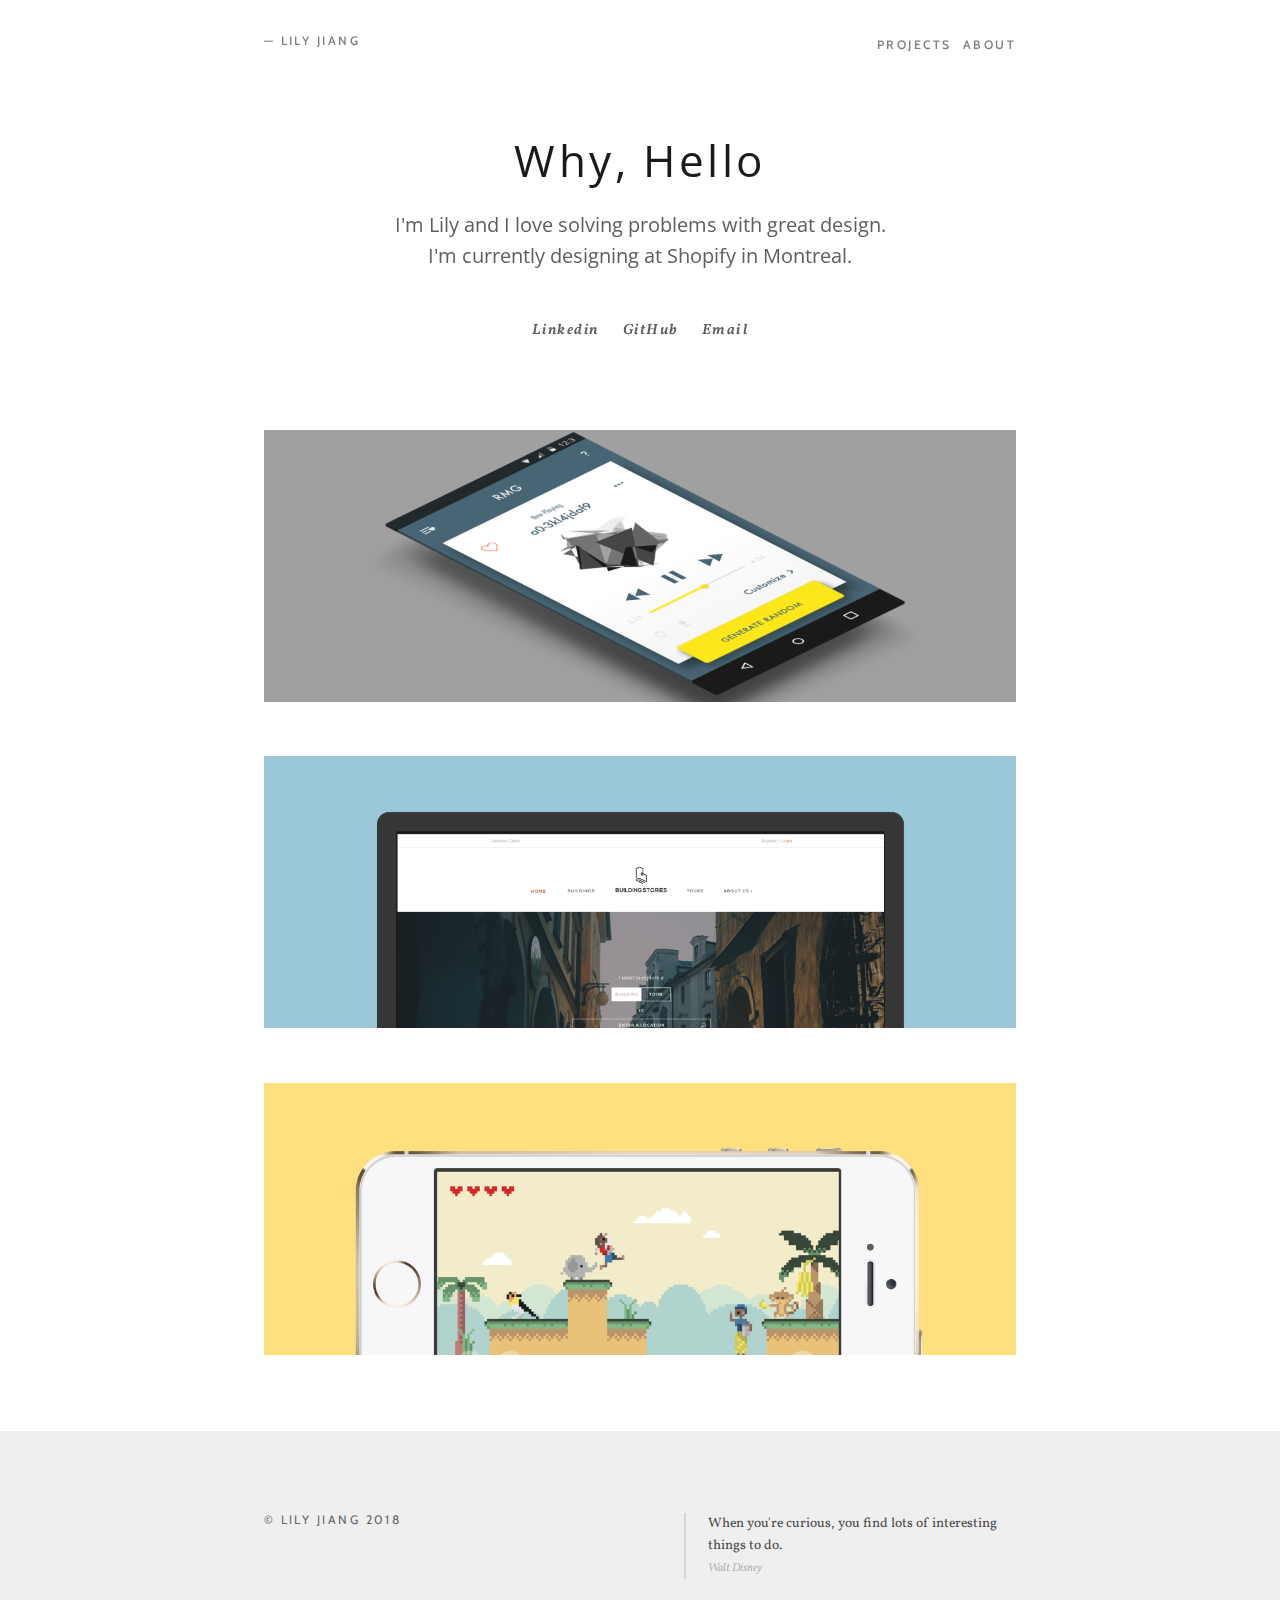
==== index.html @ 90168ab0 "Updated status" ====
<!DOCTYPE html>
<html>
<head>
  <title>Lily Jiang</title>

  <meta charset="utf-8" />
  <meta name="viewport" content="width=device-width, initial-scale=1.0" />

  <!-- Main  -->
  <link rel="stylesheet" href="css/kube.css" type="text/css" media="all" />
  <script src="js/jquery.min.js"></script>
  <script src="js/index.js"></script>
</head>

<body class="cbp-spmenu-push">
<!--[if lt IE 8]>
            <p class="browserupgrade">You are using an <strong>outdated</strong> browser. Please <a href="http://browsehappy.com/">upgrade your browser</a> to improve your experience.</p>
            <![endif]-->
            <!-- <div class="box"></div> -->
            <nav class="cbp-spmenu cbp-spmenu-vertical cbp-spmenu-right" id="cbp-spmenu-s2">
              <div class="units-row">
                <div class="unit-60 centered">
                  <div class="unit-50" id="nav-left">
                    <h2><a href="index.html">— LILY JIANG</a></h2>
                  </div>
                  <div class="unit-50" id="nav-right">
                    <div id="links">
                      <a href="index.html#work">PROJECTS</a>
                      <a href="about.html">ABOUT</a>
                    </div>
                  </div>
                </div>
              </div>
            </nav>



            <nav class="navbar">
              <ul>
                <li><a class="nav-toggle" id="showRightPush"><span></span></a></li>
              </ul>
            </nav>


            <header>




              <div class="units-row">
                <div class="unit-60 centered">
                  <div id="splash" class="slide-top">

                    <div class="unit-100 end">
                      <h1 class="text-centered">Why, Hello</h1>
                    </div>
                    <div class="unit-100 end">
                      <h1 class="subheading text-centered">I'm Lily and I love solving problems with great design.<br>
                        I'm currently designing at Shopify in Montreal.</h1><br>
                      </div>
                    <div class="unit-100 end text-centered">
                      <div class="links"><a href="https://www.linkedin.com/pub/lily-jiang/8a/205/2b4" target="_blank">Linkedin</a></div>
                      <div class="links"><a href="https://github.com/jiangster/" target="_blank">GitHub</a></div>
                      <div class="links"><a href="mailto:itslilyjiang@gmail.com">Email</a></div>
                      </div>
                    </div>
                  </div>
                </div>

              </header>

              <section id="work">
                <div class="bg transition"></div>

                <div class="units-row">
                  <div class="unit-60 centered">

                    <div class="units-row units-split end">
                      <div class="unit-100 imgLiquidFill imgLiquid block-full slide-top">
                        <div class="item">
                          <a href="rmg.html">
                            <img src="img/rmgbanner2.png"/>
                            <div class="item-desc">
                              <class id="inside">
                                <h1 class="text-centered">Random Music Generator</h1>
                                <h1 class="text-centered subheading">App Design</h1>
                              </class>
                            </div>
                          </a>
                        </div>
                      </div>

                      <div class="unit-100 imgLiquidFill imgLiquid block-full slide-top"  style="background-color:#8fc2d5">
                        <div class="item">
                          <a href="stories.html">
                            <img src="img/storiesbanner3.png"/>
                            <div class="item-desc">
                              <class id="inside">
                                <h1 class="text-centered">Building Stories</h1>
                                <h1 class="text-centered subheading">Website Redesign</h1>
                              </class>
                            </div>
                          </a>
                        </div>
                      </div>

                      <div class="unit-100 imgLiquidFill imgLiquid block-full slide-top">
                        <div class="item">
                          <a href="apprica2.html">
                            <img src="img/rangerbanner.png"/>
                            <div class="item-desc">
                              <class id="inside">
                                <h1 class="text-centered">The Leone Ranger</h1>
                                <h1 class="text-centered subheading">Mobile Game Design</h1>
                              </class>
                            </div>
                          </a>
                        </div>
                      </div>
                      </div>
                    </div>
                    </div>

                    <div class="footer">
                      <div class="units-row end">
                        <div class="unit-60 centered">
                          <div class="units-row end">
                            <div class="unit-50">
                                <h2>&copy; LILY JIANG 2018</h2>
                              </div>
                              <div class="unit-50">
                                <blockquote>
                                  When you're curious, you find lots of interesting things to do.<br>
                                  <small>Walt Disney</small> 
                                </blockquote>
                              </div>
                            </div>
                          </div>
                        </div>
                      </div>
                    </div>




                  </section>

                  <script src="external/imgliquid/imgLiquid-min.js"></script>
                  <script src="external/sidemenu/classie.js"></script>
                  <script src="external/sidemenu/modernizr.custom.js"></script>
                  <script src="external/fadethis/jquery.fadethis.min.js"></script>

                  <script>
                    var menuRight = document.getElementById( 'cbp-spmenu-s2' ),
                    showRightPush = document.getElementById( 'showRightPush' ),
                    body = document.body;

                    showRightPush.onclick = function() {
                      classie.toggle( this, 'active' );
                      classie.toggle( body, 'cbp-spmenu-push-toleft' );
                      classie.toggle( menuRight, 'cbp-spmenu-open' );
                      disableOther( 'showRightPush' );
                    };

                    function disableOther( button ) {
                      if( button !== 'showRightPush' ) {
                        classie.toggle( showRightPush, 'disabled' );
                      }
                    }

                    expandNavFn = _.bind(function() {
                      $(this).addClass('active');
                      $(body).addClass('cbp-spmenu-push-toleft');
                      $(menuRight).addClass('cbp-spmenu-open');
                      disableOther( 'showRightPush' );
                    }, showRightPush);

                    collapseNavFn = _.bind(function() {
                      $(this).removeClass('active');
                      $(body).removeClass('cbp-spmenu-push-toleft');
                      $(menuRight).removeClass('cbp-spmenu-open');
                      disableOther( 'showRightPush' );
                    }, showRightPush);

                    $(window).scroll(function() {
                      var scrollOffset = $(window).scrollTop();
                      if (scrollOffset < 300) {
                        expandNavFn();
                      } else {
                        collapseNavFn();
                      }
                    });

                  </script>


                  <script>$(window).fadeThis({
                    speed: 1000,
                    offset: -600,
                    reverse: false,
                    distance: 0
                  });</script>

                </body>
                </html>
---- css/kube.css ----
/* CUSTOM CSS */
/*!
 *  Font Awesome 4.1.0 by @davegandy - http://fontawesome.io - @fontawesome
 *  License - http://fontawesome.io/license (Font: SIL OFL 1.1, CSS: MIT License)
 */
/* FONT PATH
 * -------------------------- */
@import url(https://fonts.googleapis.com/css?family=Cabin:400,500,600);
@import url(http://fonts.googleapis.com/css?family=Source+Sans+Pro:300,400,700);
@import url(https://fonts.googleapis.com/css?family=Vollkorn:400,400italic,700);
@import url(https://fonts.googleapis.com/css?family=Roboto+Slab:400,100,300,700);
@import url(https://fonts.googleapis.com/css?family=Open+Sans:400,300,600);
@font-face {
  font-family: 'FontAwesome';
  src: url('../fonts/fontawesome-webfont.eot?v=4.1.0');
  src: url('../fonts/fontawesome-webfont.eot?#iefix&v=4.1.0') format('embedded-opentype'), url('../fonts/fontawesome-webfont.woff?v=4.1.0') format('woff'), url('../fonts/fontawesome-webfont.ttf?v=4.1.0') format('truetype'), url('../fonts/fontawesome-webfont.svg?v=4.1.0#fontawesomeregular') format('svg');
  font-weight: normal;
  font-style: normal;
}
.fa {
  display: inline-block;
  font-family: FontAwesome;
  font-style: normal;
  font-weight: normal;
  line-height: 1;
  -webkit-font-smoothing: antialiased;
  -moz-osx-font-smoothing: grayscale;
}
/* makes the font 33% larger relative to the icon container */
.fa-lg {
  font-size: 1.33333333em;
  line-height: 0.75em;
  vertical-align: -15%;
}
.fa-2x {
  font-size: 2em;
}
.fa-3x {
  font-size: 3em;
}
.fa-4x {
  font-size: 4em;
}
.fa-5x {
  font-size: 5em;
}
.fa-fw {
  width: 1.28571429em;
  text-align: center;
}
.fa-ul {
  padding-left: 0;
  margin-left: 2.14285714em;
  list-style-type: none;
}
.fa-ul > li {
  position: relative;
}
.fa-li {
  position: absolute;
  left: -2.14285714em;
  width: 2.14285714em;
  top: 0.14285714em;
  text-align: center;
}
.fa-li.fa-lg {
  left: -1.85714286em;
}
.fa-border {
  padding: .2em .25em .15em;
  border: solid 0.08em #eee;
  border-radius: .1em;
}
.pull-right {
  float: right;
}
.pull-left {
  float: left;
}
.fa.pull-left {
  margin-right: .3em;
}
.fa.pull-right {
  margin-left: .3em;
}
.fa-spin {
  -webkit-animation: spin 2s infinite linear;
  -moz-animation: spin 2s infinite linear;
  -o-animation: spin 2s infinite linear;
  animation: spin 2s infinite linear;
}
@-moz-keyframes spin {
  0% {
    -moz-transform: rotate(0deg);
  }
  100% {
    -moz-transform: rotate(359deg);
  }
}
@-webkit-keyframes spin {
  0% {
    -webkit-transform: rotate(0deg);
  }
  100% {
    -webkit-transform: rotate(359deg);
  }
}
@-o-keyframes spin {
  0% {
    -o-transform: rotate(0deg);
  }
  100% {
    -o-transform: rotate(359deg);
  }
}
@keyframes spin {
  0% {
    -webkit-transform: rotate(0deg);
    transform: rotate(0deg);
  }
  100% {
    -webkit-transform: rotate(359deg);
    transform: rotate(359deg);
  }
}
.fa-rotate-90 {
  filter: progid:DXImageTransform.Microsoft.BasicImage(rotation=1);
  -webkit-transform: rotate(90deg);
  -moz-transform: rotate(90deg);
  -ms-transform: rotate(90deg);
  -o-transform: rotate(90deg);
  transform: rotate(90deg);
}
.fa-rotate-180 {
  filter: progid:DXImageTransform.Microsoft.BasicImage(rotation=2);
  -webkit-transform: rotate(180deg);
  -moz-transform: rotate(180deg);
  -ms-transform: rotate(180deg);
  -o-transform: rotate(180deg);
  transform: rotate(180deg);
}
.fa-rotate-270 {
  filter: progid:DXImageTransform.Microsoft.BasicImage(rotation=3);
  -webkit-transform: rotate(270deg);
  -moz-transform: rotate(270deg);
  -ms-transform: rotate(270deg);
  -o-transform: rotate(270deg);
  transform: rotate(270deg);
}
.fa-flip-horizontal {
  filter: progid:DXImageTransform.Microsoft.BasicImage(rotation=0, mirror=1);
  -webkit-transform: scale(-1, 1);
  -moz-transform: scale(-1, 1);
  -ms-transform: scale(-1, 1);
  -o-transform: scale(-1, 1);
  transform: scale(-1, 1);
}
.fa-flip-vertical {
  filter: progid:DXImageTransform.Microsoft.BasicImage(rotation=2, mirror=1);
  -webkit-transform: scale(1, -1);
  -moz-transform: scale(1, -1);
  -ms-transform: scale(1, -1);
  -o-transform: scale(1, -1);
  transform: scale(1, -1);
}
.fa-stack {
  position: relative;
  display: inline-block;
  width: 2em;
  height: 2em;
  line-height: 2em;
  vertical-align: middle;
}
.fa-stack-1x,
.fa-stack-2x {
  position: absolute;
  left: 0;
  width: 100%;
  text-align: center;
}
.fa-stack-1x {
  line-height: inherit;
}
.fa-stack-2x {
  font-size: 2em;
}
.fa-inverse {
  color: #fff;
}
/* Font Awesome uses the Unicode Private Use Area (PUA) to ensure screen
   readers do not read off random characters that represent icons */
.fa-glass:before {
  content: "\f000";
}
.fa-music:before {
  content: "\f001";
}
.fa-search:before {
  content: "\f002";
}
.fa-envelope-o:before {
  content: "\f003";
}
.fa-heart:before {
  content: "\f004";
}
.fa-star:before {
  content: "\f005";
}
.fa-star-o:before {
  content: "\f006";
}
.fa-user:before {
  content: "\f007";
}
.fa-film:before {
  content: "\f008";
}
.fa-th-large:before {
  content: "\f009";
}
.fa-th:before {
  content: "\f00a";
}
.fa-th-list:before {
  content: "\f00b";
}
.fa-check:before {
  content: "\f00c";
}
.fa-times:before {
  content: "\f00d";
}
.fa-search-plus:before {
  content: "\f00e";
}
.fa-search-minus:before {
  content: "\f010";
}
.fa-power-off:before {
  content: "\f011";
}
.fa-signal:before {
  content: "\f012";
}
.fa-gear:before,
.fa-cog:before {
  content: "\f013";
}
.fa-trash-o:before {
  content: "\f014";
}
.fa-home:before {
  content: "\f015";
}
.fa-file-o:before {
  content: "\f016";
}
.fa-clock-o:before {
  content: "\f017";
}
.fa-road:before {
  content: "\f018";
}
.fa-download:before {
  content: "\f019";
}
.fa-arrow-circle-o-down:before {
  content: "\f01a";
}
.fa-arrow-circle-o-up:before {
  content: "\f01b";
}
.fa-inbox:before {
  content: "\f01c";
}
.fa-play-circle-o:before {
  content: "\f01d";
}
.fa-rotate-right:before,
.fa-repeat:before {
  content: "\f01e";
}
.fa-refresh:before {
  content: "\f021";
}
.fa-list-alt:before {
  content: "\f022";
}
.fa-lock:before {
  content: "\f023";
}
.fa-flag:before {
  content: "\f024";
}
.fa-headphones:before {
  content: "\f025";
}
.fa-volume-off:before {
  content: "\f026";
}
.fa-volume-down:before {
  content: "\f027";
}
.fa-volume-up:before {
  content: "\f028";
}
.fa-qrcode:before {
  content: "\f029";
}
.fa-barcode:before {
  content: "\f02a";
}
.fa-tag:before {
  content: "\f02b";
}
.fa-tags:before {
  content: "\f02c";
}
.fa-book:before {
  content: "\f02d";
}
.fa-bookmark:before {
  content: "\f02e";
}
.fa-print:before {
  content: "\f02f";
}
.fa-camera:before {
  content: "\f030";
}
.fa-font:before {
  content: "\f031";
}
.fa-bold:before {
  content: "\f032";
}
.fa-italic:before {
  content: "\f033";
}
.fa-text-height:before {
  content: "\f034";
}
.fa-text-width:before {
  content: "\f035";
}
.fa-align-left:before {
  content: "\f036";
}
.fa-align-center:before {
  content: "\f037";
}
.fa-align-right:before {
  content: "\f038";
}
.fa-align-justify:before {
  content: "\f039";
}
.fa-list:before {
  content: "\f03a";
}
.fa-dedent:before,
.fa-outdent:before {
  content: "\f03b";
}
.fa-indent:before {
  content: "\f03c";
}
.fa-video-camera:before {
  content: "\f03d";
}
.fa-photo:before,
.fa-image:before,
.fa-picture-o:before {
  content: "\f03e";
}
.fa-pencil:before {
  content: "\f040";
}
.fa-map-marker:before {
  content: "\f041";
}
.fa-adjust:before {
  content: "\f042";
}
.fa-tint:before {
  content: "\f043";
}
.fa-edit:before,
.fa-pencil-square-o:before {
  content: "\f044";
}
.fa-share-square-o:before {
  content: "\f045";
}
.fa-check-square-o:before {
  content: "\f046";
}
.fa-arrows:before {
  content: "\f047";
}
.fa-step-backward:before {
  content: "\f048";
}
.fa-fast-backward:before {
  content: "\f049";
}
.fa-backward:before {
  content: "\f04a";
}
.fa-play:before {
  content: "\f04b";
}
.fa-pause:before {
  content: "\f04c";
}
.fa-stop:before {
  content: "\f04d";
}
.fa-forward:before {
  content: "\f04e";
}
.fa-fast-forward:before {
  content: "\f050";
}
.fa-step-forward:before {
  content: "\f051";
}
.fa-eject:before {
  content: "\f052";
}
.fa-chevron-left:before {
  content: "\f053";
}
.fa-chevron-right:before {
  content: "\f054";
}
.fa-plus-circle:before {
  content: "\f055";
}
.fa-minus-circle:before {
  content: "\f056";
}
.fa-times-circle:before {
  content: "\f057";
}
.fa-check-circle:before {
  content: "\f058";
}
.fa-question-circle:before {
  content: "\f059";
}
.fa-info-circle:before {
  content: "\f05a";
}
.fa-crosshairs:before {
  content: "\f05b";
}
.fa-times-circle-o:before {
  content: "\f05c";
}
.fa-check-circle-o:before {
  content: "\f05d";
}
.fa-ban:before {
  content: "\f05e";
}
.fa-arrow-left:before {
  content: "\f060";
}
.fa-arrow-right:before {
  content: "\f061";
}
.fa-arrow-up:before {
  content: "\f062";
}
.fa-arrow-down:before {
  content: "\f063";
}
.fa-mail-forward:before,
.fa-share:before {
  content: "\f064";
}
.fa-expand:before {
  content: "\f065";
}
.fa-compress:before {
  content: "\f066";
}
.fa-plus:before {
  content: "\f067";
}
.fa-minus:before {
  content: "\f068";
}
.fa-asterisk:before {
  content: "\f069";
}
.fa-exclamation-circle:before {
  content: "\f06a";
}
.fa-gift:before {
  content: "\f06b";
}
.fa-leaf:before {
  content: "\f06c";
}
.fa-fire:before {
  content: "\f06d";
}
.fa-eye:before {
  content: "\f06e";
}
.fa-eye-slash:before {
  content: "\f070";
}
.fa-warning:before,
.fa-exclamation-triangle:before {
  content: "\f071";
}
.fa-plane:before {
  content: "\f072";
}
.fa-calendar:before {
  content: "\f073";
}
.fa-random:before {
  content: "\f074";
}
.fa-comment:before {
  content: "\f075";
}
.fa-magnet:before {
  content: "\f076";
}
.fa-chevron-up:before {
  content: "\f077";
}
.fa-chevron-down:before {
  content: "\f078";
}
.fa-retweet:before {
  content: "\f079";
}
.fa-shopping-cart:before {
  content: "\f07a";
}
.fa-folder:before {
  content: "\f07b";
}
.fa-folder-open:before {
  content: "\f07c";
}
.fa-arrows-v:before {
  content: "\f07d";
}
.fa-arrows-h:before {
  content: "\f07e";
}
.fa-bar-chart-o:before {
  content: "\f080";
}
.fa-twitter-square:before {
  content: "\f081";
}
.fa-facebook-square:before {
  content: "\f082";
}
.fa-camera-retro:before {
  content: "\f083";
}
.fa-key:before {
  content: "\f084";
}
.fa-gears:before,
.fa-cogs:before {
  content: "\f085";
}
.fa-comments:before {
  content: "\f086";
}
.fa-thumbs-o-up:before {
  content: "\f087";
}
.fa-thumbs-o-down:before {
  content: "\f088";
}
.fa-star-half:before {
  content: "\f089";
}
.fa-heart-o:before {
  content: "\f08a";
}
.fa-sign-out:before {
  content: "\f08b";
}
.fa-linkedin-square:before {
  content: "\f08c";
}
.fa-thumb-tack:before {
  content: "\f08d";
}
.fa-external-link:before {
  content: "\f08e";
}
.fa-sign-in:before {
  content: "\f090";
}
.fa-trophy:before {
  content: "\f091";
}
.fa-github-square:before {
  content: "\f092";
}
.fa-upload:before {
  content: "\f093";
}
.fa-lemon-o:before {
  content: "\f094";
}
.fa-phone:before {
  content: "\f095";
}
.fa-square-o:before {
  content: "\f096";
}
.fa-bookmark-o:before {
  content: "\f097";
}
.fa-phone-square:before {
  content: "\f098";
}
.fa-twitter:before {
  content: "\f099";
}
.fa-facebook:before {
  content: "\f09a";
}
.fa-github:before {
  content: "\f09b";
}
.fa-unlock:before {
  content: "\f09c";
}
.fa-credit-card:before {
  content: "\f09d";
}
.fa-rss:before {
  content: "\f09e";
}
.fa-hdd-o:before {
  content: "\f0a0";
}
.fa-bullhorn:before {
  content: "\f0a1";
}
.fa-bell:before {
  content: "\f0f3";
}
.fa-certificate:before {
  content: "\f0a3";
}
.fa-hand-o-right:before {
  content: "\f0a4";
}
.fa-hand-o-left:before {
  content: "\f0a5";
}
.fa-hand-o-up:before {
  content: "\f0a6";
}
.fa-hand-o-down:before {
  content: "\f0a7";
}
.fa-arrow-circle-left:before {
  content: "\f0a8";
}
.fa-arrow-circle-right:before {
  content: "\f0a9";
}
.fa-arrow-circle-up:before {
  content: "\f0aa";
}
.fa-arrow-circle-down:before {
  content: "\f0ab";
}
.fa-globe:before {
  content: "\f0ac";
}
.fa-wrench:before {
  content: "\f0ad";
}
.fa-tasks:before {
  content: "\f0ae";
}
.fa-filter:before {
  content: "\f0b0";
}
.fa-briefcase:before {
  content: "\f0b1";
}
.fa-arrows-alt:before {
  content: "\f0b2";
}
.fa-group:before,
.fa-users:before {
  content: "\f0c0";
}
.fa-chain:before,
.fa-link:before {
  content: "\f0c1";
}
.fa-cloud:before {
  content: "\f0c2";
}
.fa-flask:before {
  content: "\f0c3";
}
.fa-cut:before,
.fa-scissors:before {
  content: "\f0c4";
}
.fa-copy:before,
.fa-files-o:before {
  content: "\f0c5";
}
.fa-paperclip:before {
  content: "\f0c6";
}
.fa-save:before,
.fa-floppy-o:before {
  content: "\f0c7";
}
.fa-square:before {
  content: "\f0c8";
}
.fa-navicon:before,
.fa-reorder:before,
.fa-bars:before {
  content: "\f0c9";
}
.fa-list-ul:before {
  content: "\f0ca";
}
.fa-list-ol:before {
  content: "\f0cb";
}
.fa-strikethrough:before {
  content: "\f0cc";
}
.fa-underline:before {
  content: "\f0cd";
}
.fa-table:before {
  content: "\f0ce";
}
.fa-magic:before {
  content: "\f0d0";
}
.fa-truck:before {
  content: "\f0d1";
}
.fa-pinterest:before {
  content: "\f0d2";
}
.fa-pinterest-square:before {
  content: "\f0d3";
}
.fa-google-plus-square:before {
  content: "\f0d4";
}
.fa-google-plus:before {
  content: "\f0d5";
}
.fa-money:before {
  content: "\f0d6";
}
.fa-caret-down:before {
  content: "\f0d7";
}
.fa-caret-up:before {
  content: "\f0d8";
}
.fa-caret-left:before {
  content: "\f0d9";
}
.fa-caret-right:before {
  content: "\f0da";
}
.fa-columns:before {
  content: "\f0db";
}
.fa-unsorted:before,
.fa-sort:before {
  content: "\f0dc";
}
.fa-sort-down:before,
.fa-sort-desc:before {
  content: "\f0dd";
}
.fa-sort-up:before,
.fa-sort-asc:before {
  content: "\f0de";
}
.fa-envelope:before {
  content: "\f0e0";
}
.fa-linkedin:before {
  content: "\f0e1";
}
.fa-rotate-left:before,
.fa-undo:before {
  content: "\f0e2";
}
.fa-legal:before,
.fa-gavel:before {
  content: "\f0e3";
}
.fa-dashboard:before,
.fa-tachometer:before {
  content: "\f0e4";
}
.fa-comment-o:before {
  content: "\f0e5";
}
.fa-comments-o:before {
  content: "\f0e6";
}
.fa-flash:before,
.fa-bolt:before {
  content: "\f0e7";
}
.fa-sitemap:before {
  content: "\f0e8";
}
.fa-umbrella:before {
  content: "\f0e9";
}
.fa-paste:before,
.fa-clipboard:before {
  content: "\f0ea";
}
.fa-lightbulb-o:before {
  content: "\f0eb";
}
.fa-exchange:before {
  content: "\f0ec";
}
.fa-cloud-download:before {
  content: "\f0ed";
}
.fa-cloud-upload:before {
  content: "\f0ee";
}
.fa-user-md:before {
  content: "\f0f0";
}
.fa-stethoscope:before {
  content: "\f0f1";
}
.fa-suitcase:before {
  content: "\f0f2";
}
.fa-bell-o:before {
  content: "\f0a2";
}
.fa-coffee:before {
  content: "\f0f4";
}
.fa-cutlery:before {
  content: "\f0f5";
}
.fa-file-text-o:before {
  content: "\f0f6";
}
.fa-building-o:before {
  content: "\f0f7";
}
.fa-hospital-o:before {
  content: "\f0f8";
}
.fa-ambulance:before {
  content: "\f0f9";
}
.fa-medkit:before {
  content: "\f0fa";
}
.fa-fighter-jet:before {
  content: "\f0fb";
}
.fa-beer:before {
  content: "\f0fc";
}
.fa-h-square:before {
  content: "\f0fd";
}
.fa-plus-square:before {
  content: "\f0fe";
}
.fa-angle-double-left:before {
  content: "\f100";
}
.fa-angle-double-right:before {
  content: "\f101";
}
.fa-angle-double-up:before {
  content: "\f102";
}
.fa-angle-double-down:before {
  content: "\f103";
}
.fa-angle-left:before {
  content: "\f104";
}
.fa-angle-right:before {
  content: "\f105";
}
.fa-angle-up:before {
  content: "\f106";
}
.fa-angle-down:before {
  content: "\f107";
}
.fa-desktop:before {
  content: "\f108";
}
.fa-laptop:before {
  content: "\f109";
}
.fa-tablet:before {
  content: "\f10a";
}
.fa-mobile-phone:before,
.fa-mobile:before {
  content: "\f10b";
}
.fa-circle-o:before {
  content: "\f10c";
}
.fa-quote-left:before {
  content: "\f10d";
}
.fa-quote-right:before {
  content: "\f10e";
}
.fa-spinner:before {
  content: "\f110";
}
.fa-circle:before {
  content: "\f111";
}
.fa-mail-reply:before,
.fa-reply:before {
  content: "\f112";
}
.fa-github-alt:before {
  content: "\f113";
}
.fa-folder-o:before {
  content: "\f114";
}
.fa-folder-open-o:before {
  content: "\f115";
}
.fa-smile-o:before {
  content: "\f118";
}
.fa-frown-o:before {
  content: "\f119";
}
.fa-meh-o:before {
  content: "\f11a";
}
.fa-gamepad:before {
  content: "\f11b";
}
.fa-keyboard-o:before {
  content: "\f11c";
}
.fa-flag-o:before {
  content: "\f11d";
}
.fa-flag-checkered:before {
  content: "\f11e";
}
.fa-terminal:before {
  content: "\f120";
}
.fa-code:before {
  content: "\f121";
}
.fa-mail-reply-all:before,
.fa-reply-all:before {
  content: "\f122";
}
.fa-star-half-empty:before,
.fa-star-half-full:before,
.fa-star-half-o:before {
  content: "\f123";
}
.fa-location-arrow:before {
  content: "\f124";
}
.fa-crop:before {
  content: "\f125";
}
.fa-code-fork:before {
  content: "\f126";
}
.fa-unlink:before,
.fa-chain-broken:before {
  content: "\f127";
}
.fa-question:before {
  content: "\f128";
}
.fa-info:before {
  content: "\f129";
}
.fa-exclamation:before {
  content: "\f12a";
}
.fa-superscript:before {
  content: "\f12b";
}
.fa-subscript:before {
  content: "\f12c";
}
.fa-eraser:before {
  content: "\f12d";
}
.fa-puzzle-piece:before {
  content: "\f12e";
}
.fa-microphone:before {
  content: "\f130";
}
.fa-microphone-slash:before {
  content: "\f131";
}
.fa-shield:before {
  content: "\f132";
}
.fa-calendar-o:before {
  content: "\f133";
}
.fa-fire-extinguisher:before {
  content: "\f134";
}
.fa-rocket:before {
  content: "\f135";
}
.fa-maxcdn:before {
  content: "\f136";
}
.fa-chevron-circle-left:before {
  content: "\f137";
}
.fa-chevron-circle-right:before {
  content: "\f138";
}
.fa-chevron-circle-up:before {
  content: "\f139";
}
.fa-chevron-circle-down:before {
  content: "\f13a";
}
.fa-html5:before {
  content: "\f13b";
}
.fa-css3:before {
  content: "\f13c";
}
.fa-anchor:before {
  content: "\f13d";
}
.fa-unlock-alt:before {
  content: "\f13e";
}
.fa-bullseye:before {
  content: "\f140";
}
.fa-ellipsis-h:before {
  content: "\f141";
}
.fa-ellipsis-v:before {
  content: "\f142";
}
.fa-rss-square:before {
  content: "\f143";
}
.fa-play-circle:before {
  content: "\f144";
}
.fa-ticket:before {
  content: "\f145";
}
.fa-minus-square:before {
  content: "\f146";
}
.fa-minus-square-o:before {
  content: "\f147";
}
.fa-level-up:before {
  content: "\f148";
}
.fa-level-down:before {
  content: "\f149";
}
.fa-check-square:before {
  content: "\f14a";
}
.fa-pencil-square:before {
  content: "\f14b";
}
.fa-external-link-square:before {
  content: "\f14c";
}
.fa-share-square:before {
  content: "\f14d";
}
.fa-compass:before {
  content: "\f14e";
}
.fa-toggle-down:before,
.fa-caret-square-o-down:before {
  content: "\f150";
}
.fa-toggle-up:before,
.fa-caret-square-o-up:before {
  content: "\f151";
}
.fa-toggle-right:before,
.fa-caret-square-o-right:before {
  content: "\f152";
}
.fa-euro:before,
.fa-eur:before {
  content: "\f153";
}
.fa-gbp:before {
  content: "\f154";
}
.fa-dollar:before,
.fa-usd:before {
  content: "\f155";
}
.fa-rupee:before,
.fa-inr:before {
  content: "\f156";
}
.fa-cny:before,
.fa-rmb:before,
.fa-yen:before,
.fa-jpy:before {
  content: "\f157";
}
.fa-ruble:before,
.fa-rouble:before,
.fa-rub:before {
  content: "\f158";
}
.fa-won:before,
.fa-krw:before {
  content: "\f159";
}
.fa-bitcoin:before,
.fa-btc:before {
  content: "\f15a";
}
.fa-file:before {
  content: "\f15b";
}
.fa-file-text:before {
  content: "\f15c";
}
.fa-sort-alpha-asc:before {
  content: "\f15d";
}
.fa-sort-alpha-desc:before {
  content: "\f15e";
}
.fa-sort-amount-asc:before {
  content: "\f160";
}
.fa-sort-amount-desc:before {
  content: "\f161";
}
.fa-sort-numeric-asc:before {
  content: "\f162";
}
.fa-sort-numeric-desc:before {
  content: "\f163";
}
.fa-thumbs-up:before {
  content: "\f164";
}
.fa-thumbs-down:before {
  content: "\f165";
}
.fa-youtube-square:before {
  content: "\f166";
}
.fa-youtube:before {
  content: "\f167";
}
.fa-xing:before {
  content: "\f168";
}
.fa-xing-square:before {
  content: "\f169";
}
.fa-youtube-play:before {
  content: "\f16a";
}
.fa-dropbox:before {
  content: "\f16b";
}
.fa-stack-overflow:before {
  content: "\f16c";
}
.fa-instagram:before {
  content: "\f16d";
}
.fa-flickr:before {
  content: "\f16e";
}
.fa-adn:before {
  content: "\f170";
}
.fa-bitbucket:before {
  content: "\f171";
}
.fa-bitbucket-square:before {
  content: "\f172";
}
.fa-tumblr:before {
  content: "\f173";
}
.fa-tumblr-square:before {
  content: "\f174";
}
.fa-long-arrow-down:before {
  content: "\f175";
}
.fa-long-arrow-up:before {
  content: "\f176";
}
.fa-long-arrow-left:before {
  content: "\f177";
}
.fa-long-arrow-right:before {
  content: "\f178";
}
.fa-apple:before {
  content: "\f179";
}
.fa-windows:before {
  content: "\f17a";
}
.fa-android:before {
  content: "\f17b";
}
.fa-linux:before {
  content: "\f17c";
}
.fa-dribbble:before {
  content: "\f17d";
}
.fa-skype:before {
  content: "\f17e";
}
.fa-foursquare:before {
  content: "\f180";
}
.fa-trello:before {
  content: "\f181";
}
.fa-female:before {
  content: "\f182";
}
.fa-male:before {
  content: "\f183";
}
.fa-gittip:before {
  content: "\f184";
}
.fa-sun-o:before {
  content: "\f185";
}
.fa-moon-o:before {
  content: "\f186";
}
.fa-archive:before {
  content: "\f187";
}
.fa-bug:before {
  content: "\f188";
}
.fa-vk:before {
  content: "\f189";
}
.fa-weibo:before {
  content: "\f18a";
}
.fa-renren:before {
  content: "\f18b";
}
.fa-pagelines:before {
  content: "\f18c";
}
.fa-stack-exchange:before {
  content: "\f18d";
}
.fa-arrow-circle-o-right:before {
  content: "\f18e";
}
.fa-arrow-circle-o-left:before {
  content: "\f190";
}
.fa-toggle-left:before,
.fa-caret-square-o-left:before {
  content: "\f191";
}
.fa-dot-circle-o:before {
  content: "\f192";
}
.fa-wheelchair:before {
  content: "\f193";
}
.fa-vimeo-square:before {
  content: "\f194";
}
.fa-turkish-lira:before,
.fa-try:before {
  content: "\f195";
}
.fa-plus-square-o:before {
  content: "\f196";
}
.fa-space-shuttle:before {
  content: "\f197";
}
.fa-slack:before {
  content: "\f198";
}
.fa-envelope-square:before {
  content: "\f199";
}
.fa-wordpress:before {
  content: "\f19a";
}
.fa-openid:before {
  content: "\f19b";
}
.fa-institution:before,
.fa-bank:before,
.fa-university:before {
  content: "\f19c";
}
.fa-mortar-board:before,
.fa-graduation-cap:before {
  content: "\f19d";
}
.fa-yahoo:before {
  content: "\f19e";
}
.fa-google:before {
  content: "\f1a0";
}
.fa-reddit:before {
  content: "\f1a1";
}
.fa-reddit-square:before {
  content: "\f1a2";
}
.fa-stumbleupon-circle:before {
  content: "\f1a3";
}
.fa-stumbleupon:before {
  content: "\f1a4";
}
.fa-delicious:before {
  content: "\f1a5";
}
.fa-digg:before {
  content: "\f1a6";
}
.fa-pied-piper-square:before,
.fa-pied-piper:before {
  content: "\f1a7";
}
.fa-pied-piper-alt:before {
  content: "\f1a8";
}
.fa-drupal:before {
  content: "\f1a9";
}
.fa-joomla:before {
  content: "\f1aa";
}
.fa-language:before {
  content: "\f1ab";
}
.fa-fax:before {
  content: "\f1ac";
}
.fa-building:before {
  content: "\f1ad";
}
.fa-child:before {
  content: "\f1ae";
}
.fa-paw:before {
  content: "\f1b0";
}
.fa-spoon:before {
  content: "\f1b1";
}
.fa-cube:before {
  content: "\f1b2";
}
.fa-cubes:before {
  content: "\f1b3";
}
.fa-behance:before {
  content: "\f1b4";
}
.fa-behance-square:before {
  content: "\f1b5";
}
.fa-steam:before {
  content: "\f1b6";
}
.fa-steam-square:before {
  content: "\f1b7";
}
.fa-recycle:before {
  content: "\f1b8";
}
.fa-automobile:before,
.fa-car:before {
  content: "\f1b9";
}
.fa-cab:before,
.fa-taxi:before {
  content: "\f1ba";
}
.fa-tree:before {
  content: "\f1bb";
}
.fa-spotify:before {
  content: "\f1bc";
}
.fa-deviantart:before {
  content: "\f1bd";
}
.fa-soundcloud:before {
  content: "\f1be";
}
.fa-database:before {
  content: "\f1c0";
}
.fa-file-pdf-o:before {
  content: "\f1c1";
}
.fa-file-word-o:before {
  content: "\f1c2";
}
.fa-file-excel-o:before {
  content: "\f1c3";
}
.fa-file-powerpoint-o:before {
  content: "\f1c4";
}
.fa-file-photo-o:before,
.fa-file-picture-o:before,
.fa-file-image-o:before {
  content: "\f1c5";
}
.fa-file-zip-o:before,
.fa-file-archive-o:before {
  content: "\f1c6";
}
.fa-file-sound-o:before,
.fa-file-audio-o:before {
  content: "\f1c7";
}
.fa-file-movie-o:before,
.fa-file-video-o:before {
  content: "\f1c8";
}
.fa-file-code-o:before {
  content: "\f1c9";
}
.fa-vine:before {
  content: "\f1ca";
}
.fa-codepen:before {
  content: "\f1cb";
}
.fa-jsfiddle:before {
  content: "\f1cc";
}
.fa-life-bouy:before,
.fa-life-saver:before,
.fa-support:before,
.fa-life-ring:before {
  content: "\f1cd";
}
.fa-circle-o-notch:before {
  content: "\f1ce";
}
.fa-ra:before,
.fa-rebel:before {
  content: "\f1d0";
}
.fa-ge:before,
.fa-empire:before {
  content: "\f1d1";
}
.fa-git-square:before {
  content: "\f1d2";
}
.fa-git:before {
  content: "\f1d3";
}
.fa-hacker-news:before {
  content: "\f1d4";
}
.fa-tencent-weibo:before {
  content: "\f1d5";
}
.fa-qq:before {
  content: "\f1d6";
}
.fa-wechat:before,
.fa-weixin:before {
  content: "\f1d7";
}
.fa-send:before,
.fa-paper-plane:before {
  content: "\f1d8";
}
.fa-send-o:before,
.fa-paper-plane-o:before {
  content: "\f1d9";
}
.fa-history:before {
  content: "\f1da";
}
.fa-circle-thin:before {
  content: "\f1db";
}
.fa-header:before {
  content: "\f1dc";
}
.fa-paragraph:before {
  content: "\f1dd";
}
.fa-sliders:before {
  content: "\f1de";
}
.fa-share-alt:before {
  content: "\f1e0";
}
.fa-share-alt-square:before {
  content: "\f1e1";
}
.fa-bomb:before {
  content: "\f1e2";
}
/*
	Kube CSS-Framework 3.1
*/
/* =Reset
-----------------------------------------------------------------------------*/
*,
*:before,
*:after {
  -webkit-box-sizing: border-box;
  -moz-box-sizing: border-box;
  box-sizing: border-box;
}
html {
  font-family: sans-serif;
  -ms-text-size-adjust: 100%;
  -webkit-text-size-adjust: 100%;
}
html,
body,
div,
span,
object,
iframe,
p,
blockquote,
pre,
a,
abbr,
acronym,
address,
big,
cite,
code,
del,
dfn,
em,
img,
ins,
kbd,
q,
s,
samp,
small,
strike,
strong,
sub,
sup,
tt,
var,
b,
u,
i,
center,
dl,
dt,
dd,
ol,
ul,
li,
fieldset,
form,
label,
legend,
table,
caption,
tbody,
tfoot,
thead,
tr,
th,
td,
article,
aside,
canvas,
details,
embed,
figure,
figcaption,
footer,
header,
hgroup,
menu,
nav,
output,
ruby,
section,
summary,
time,
mark,
audio,
video,
h1,
h2,
h3,
h4,
h5,
h6 {
  margin: 0;
  padding: 0;
  border: 0;
  outline: 0;
  font-size: 100%;
  vertical-align: baseline;
  background: transparent;
}
a:active,
a:hover {
  outline: 0;
}
article,
aside,
details,
figcaption,
figure,
footer,
header,
hgroup,
main,
nav,
section,
embed,
object,
iframe,
audio,
video,
canvas,
progress,
meter,
output,
textarea {
  display: block;
}
audio:not([controls]) {
  display: none;
  height: 0;
}
/* To prevent some browsers from inserting quotes on q and p */
blockquote,
q {
  quotes: none;
}
blockquote p:before,
blockquote p:after,
q:before,
q:after {
  content: '';
  content: none;
}
/* Table reset */
table {
  border-collapse: collapse;
  border-spacing: 0;
}
caption,
th,
td {
  text-align: left;
  vertical-align: top;
}
thead th,
thead td {
  font-weight: bold;
  vertical-align: bottom;
}
/* Image inside */
a img,
th img,
td img {
  vertical-align: top;
}
button,
input,
select,
textarea {
  margin: 0;
}
textarea {
  overflow: auto;
  vertical-align: top;
  resize: vertical;
}
/* Normalize buttons in IE */
button {
  width: auto;
  overflow: visible;
}
/* Hand cursor on clickable controls */
input[type="reset"],
input[type="submit"],
input[type="file"],
input[type="radio"],
input[type="checkbox"],
select,
button {
  cursor: pointer;
}
/* Trick with vertical align for radio and checkbox  */
input[type="radio"],
input[type="checkbox"] {
  font-size: 110%;
  position: relative;
  top: -1px;
}
/* Normalize search fields */
input[type="search"] {
  -webkit-appearance: textfield;
}
input[type="search"]::-webkit-search-decoration,
input[type="search"]::-webkit-search-cancel-button {
  -webkit-appearance: none;
}
/* Normalize horizontal line */
hr {
  display: block;
  height: 1px;
  border: 0;
  border-top: 1px solid #ddd;
}
/* Responsive media */
img,
video,
audio,
embed,
object {
  max-width: 100%;
}
img,
video,
embed,
object {
  height: auto;
}
embed,
object {
  height: 100%;
}
img {
  vertical-align: middle;
  -ms-interpolation-mode: bicubic;
}
/* =Typography
-----------------------------------------------------------------------------*/
body {
  font-family: "Source Sans Pro", Helvetica, Tahoma, sans-serif;
  font-size: 0.85em;
  line-height: 1.618em;
  background: #fff;
  color: #000000;
}
/* =Links
-----------------------------------------------------------------------------*/
a {
  color: #4c4c4c;
}
a:focus,
a:hover {
  color: #666666;
}
/* =Headings
-----------------------------------------------------------------------------*/
h1,
h2,
h3,
h4,
h5,
h6 {
  font-family: "Source Sans Pro", Helvetica, Tahoma, sans-serif;
  font-weight: bold;
  color: #000000;
  text-rendering: optimizeLegibility;
}
h1 {
  font-size: 2.125em;
  line-height: 1.111em;
  margin-bottom: 0.809em;
}
h2 {
  font-size: 1.7em;
  line-height: 1.111em;
  margin-bottom: .25em;
}
h3 {
  font-size: 1.445em;
  line-height: 1.333em;
  margin-bottom: .25em;
}
h4 {
  font-size: 1.105em;
  line-height: 1.5em;
  margin-bottom: .333em;
}
h5 {
  font-size: 0.85em;
  line-height: 1.618em;
  margin-bottom: .25em;
}
h6 {
  font-size: 0.7225em;
  text-transform: uppercase;
  line-height: 1.618em;
  margin-bottom: .25em;
}
/* =Subheadings
-----------------------------------------------------------------------------*/
hgroup h1:first-child,
hgroup h2:first-child,
hgroup h3:first-child,
hgroup h4:first-child,
hgroup h5:first-child {
  margin-bottom: 0;
}
h1.subheading,
h2.subheading,
h3.subheading,
h4.subheading,
h5.subheading {
  margin-top: 0;
  font-weight: 300;
}
h1.subheading {
  font-size: 1.41666667em;
}
h2.subheading {
  font-size: 1.13333333em;
}
h3.subheading {
  font-size: 0.96333333em;
}
h4.subheading {
  margin-top: .2em;
  font-size: 0.92083333em;
}
h5.subheading {
  margin-top: .2em;
  font-size: 0.75555556em;
}
/* =Lead
-----------------------------------------------------------------------------*/
.lead {
  font-size: 1.35em;
  font-weight: 300;
  line-height: 1.35em;
  margin-bottom: 0.809em;
}
/* =Line height and margin
-----------------------------------------------------------------------------*/
p,
ul,
ol,
dl,
dd,
dt,
blockquote,
td,
th {
  line-height: 1.618em;
}
ul,
ol,
ul ul,
ol ol,
ul ol,
ol ul {
  margin: 0 0 0 3.236em;
}
ol ol li {
  list-style-type: lower-alpha;
}
ol ol ol li {
  list-style-type: lower-roman;
}
p,
ul,
ol,
dl,
blockquote,
hr,
pre,
table,
form,
fieldset,
figure,
address {
  margin-bottom: 1.618em;
}
/* =Blockquote
-----------------------------------------------------------------------------*/
blockquote {
  position: relative;
  font-style: italic;
  margin-left: 2.427em;
  padding-left: 1.618em;
  border-left: 2px solid rgba(0, 0, 0, 0.15);
}
blockquote p {
  margin-bottom: .5em;
}
blockquote small,
cite {
  color: rgba(0, 0, 0, 0.4);
  font-style: italic;
}
small,
blockquote cite {
  font-size: 0.85em;
  line-height: 1;
}
/* =Address
-----------------------------------------------------------------------------*/
address {
  font-style: normal;
}
/* =Definition list
-----------------------------------------------------------------------------*/
dl dt {
  font-weight: bold;
}
dd {
  margin-left: 1.07866667em;
}
/* =Text-level
-----------------------------------------------------------------------------*/
s,
del {
  text-decoration: line-through;
}
abbr[title],
dfn[title] {
  border-bottom: 1px dotted #000;
  cursor: help;
}
strong,
b {
  font-weight: bold;
}
em,
i {
  font-style: italic;
}
sub,
sup {
  font-size: 0.65em;
  line-height: 0;
  position: relative;
}
sup {
  top: -0.5em;
}
sub {
  bottom: -0.25em;
}
figcaption {
  font-size: 0.85em;
  font-style: italic;
}
ins,
u {
  text-decoration: underline;
}
mark {
  background-color: #fddc43;
  color: #0f0f0f;
  text-decoration: none;
}
/* =Code
-----------------------------------------------------------------------------*/
pre,
code,
kbd,
samp,
var,
output {
  font-size: 90%;
  font-style: normal;
  font-family: Menlo, Monaco, Consolas, "Courier New", monospace;
}
pre {
  font-size: 90%;
  line-height: 1.45em;
  color: #000000;
  background: #f6f6f6;
  padding: 1.618em;
  overflow: auto;
}
code,
samp,
kbd {
  padding: 3px 6px 2px 6px;
  display: inline-block;
  line-height: 1;
  border-radius: 2px;
}
code {
  background: #f6f6f6;
  border: 1px solid #ddd;
}
pre code {
  font-size: 100%;
  border: none;
  padding: 0;
  background: none;
  line-height: 1.618em;
}
var {
  color: rgba(0, 0, 0, 0.5);
}
samp {
  background: #e9effa;
  border: 1px solid #c5d4f0;
}
kbd {
  background: #0f0f0f;
  color: rgba(255, 255, 255, 0.85);
  white-space: nowrap;
}
/* =Form
-----------------------------------------------------------------------------*/
button:active,
button:focus {
  outline: none;
}
button,
input,
textarea,
select {
  font-family: "Source Sans Pro", Helvetica, Tahoma, sans-serif;
  font-size: 1em;
  box-shadow: none;
}
textarea,
select[multiple],
select[multiple="multiple"] {
  padding: .3em .35em;
  line-height: 1.35em;
  width: 99.9%;
}
input[type="text"],
input[type="password"],
input[type="email"],
input[type="url"],
input[type="phone"],
input[type="tel"],
input[type="number"],
input[type="datetime"],
input[type="date"],
input[type="month"],
input[type="color"],
input[type="time"],
input[type="search"],
input[type="datetime-local"],
button,
input[type="submit"],
input[type="reset"] {
  padding: .3em .35em;
  line-height: 1.618em;
  border-radius: 0;
  outline: none;
}
select[multiple],
select[multiple="multiple"],
textarea,
input[type="text"],
input[type="password"],
input[type="email"],
input[type="url"],
input[type="phone"],
input[type="tel"],
input[type="number"],
input[type="datetime"],
input[type="date"],
input[type="month"],
input[type="color"],
input[type="time"],
input[type="search"],
input[type="datetime-local"] {
  background: #fff;
  border: 1px solid #bbbcc0;
  position: relative;
  z-index: 2;
  -webkit-appearance: none;
}
button,
input[type="submit"],
input[type="reset"] {
  font-weight: 400;
  padding: .3em 1.3em;
  border: 1px solid transparent;
  color: #000000;
  background: #eeeded;
  cursor: pointer;
  border-radius: 2px;
  -webkit-appearance: none;
}
button:hover,
input[type="submit"]:hover,
input[type="reset"]:hover {
  color: rgba(0, 0, 0, 0.5);
  background: #dbdada;
}
button[disabled],
input[type="submit"][disabled],
input[type="reset"][disabled] {
  background: none;
  background: #dbdada;
  cursor: default;
  color: rgba(0, 0, 0, 0.5);
}
button[disabled]:hover,
input[type="submit"][disabled]:hover,
input[type="reset"][disabled]:hover {
  color: rgba(0, 0, 0, 0.5);
}
input::-moz-focus-inner,
button::-moz-focus-inner {
  border: 0;
  padding: 0;
}
input[type="range"] {
  position: relative;
  top: 3px;
}
input[disabled] {
  background: #f4f4f4;
  border: 1px solid #ddd;
  color: rgba(0, 0, 0, 0.4);
}
select {
  margin-bottom: 0 !important;
}
fieldset {
  padding: 1.618em;
  margin-bottom: 1.618em;
  border: 1px solid #ddd;
}
fieldset *:last-child {
  margin-bottom: 0 !important;
}
legend {
  font-weight: bold;
  padding: 0 1em;
  margin-left: -1em;
}
/* =Tables
-----------------------------------------------------------------------------*/
table {
  max-width: 100%;
  width: 100%;
  empty-cells: show;
}
table caption {
  text-transform: uppercase;
  padding: 0 1.07866667em;
  color: rgba(0, 0, 0, 0.4);
  font-size: 0.85em;
}
table th,
table td {
  border-bottom: 1px solid #eee;
  padding: 0.809em 1.07866667em;
}
table tfoot th,
table tfoot td {
  background: #f4f4f4;
}
/* =Responsive
-----------------------------------------------------------------------------*/
/* Portrait tablet to landscape and desktop */
@media (min-width: 768px) and (max-width: 979px) {
  h1 {
    font-size: 2.125em;
    line-height: 1.125;
  }
  h2 {
    font-size: 1.7em;
    line-height: 1.25;
  }
  h3 {
    font-size: 1.445em;
    line-height: 1.25;
  }
  h4 {
    font-size: 1.105em;
    line-height: 1.22222222;
  }
  h5 {
    font-size: 0.85em;
  }
  h6 {
    font-size: 0.7225em;
  }
  h1.subheading {
    font-size: 1.41666667em;
  }
  h2.subheading {
    font-size: 1.13333333em;
  }
  h3.subheading {
    font-size: 0.96333333em;
  }
  h4.subheading {
    font-size: 0.92083333em;
  }
  h5.subheading {
    font-size: 0.75555556em;
  }
}
/* Landscape phone to portrait tablet */
@media (max-width: 767px) {
  h1 {
    font-size: 1.7em;
    line-height: 1.25;
  }
  h2 {
    font-size: 1.275em;
    line-height: 1.15384615;
  }
  h3 {
    font-size: 1.16875em;
    line-height: 1.13636364;
  }
  h4 {
    font-size: 0.95625em;
    line-height: 1.11111111;
  }
  h5 {
    font-size: 0.85em;
  }
  h6 {
    font-size: 0.7225em;
  }
  h1.subheading {
    font-size: 1.13333333em;
  }
  h2.subheading {
    font-size: 0.85em;
  }
  h3.subheading {
    font-size: 0.77916667em;
  }
  h4.subheading {
    font-size: 0.796875em;
  }
  h5.subheading {
    font-size: 0.75555556em;
  }
  .lead {
    font-size: 1.2em;
  }
  ul,
  ol,
  ul ul,
  ol ol,
  ul ol,
  ol ul {
    margin-left: 1.618em;
  }
  blockquote {
    margin-left: 0;
  }
}
/* =Grid
-----------------------------------------------------------------------------*/
.units-container:after,
.units-row:after {
  content: "";
  display: table;
  clear: both;
}
.units-container {
  /* it's the trick to not collapse padding-top in the child element */
  padding-top: 1px;
  margin-top: -1px;
}
.units-row {
  margin-bottom: 1.618em;
}
.width-100,
.unit-100 {
  width: 100%;
}
.width-90,
.unit-90 {
  width: 90%;
}
.width-80,
.unit-80 {
  width: 80%;
}
.width-75,
.unit-75 {
  width: 75%;
}
.width-70,
.unit-70 {
  width: 70%;
}
.width-66,
.unit-66 {
  width: 66.6%;
}
.width-65,
.unit-65 {
  width: 65%;
}
.width-60,
.unit-60 {
  width: 60%;
}
.width-50,
.unit-50 {
  width: 50%;
}
.width-40,
.unit-40 {
  width: 40%;
}
.width-35,
.unit-35 {
  width: 35%;
}
.width-33,
.unit-33 {
  width: 33.3%;
}
.width-30,
.unit-30 {
  width: 30%;
}
.width-25,
.unit-25 {
  width: 25%;
}
.width-20,
.unit-20 {
  width: 20%;
}
.width-10,
.unit-10 {
  width: 10%;
}
input.width-100,
input.unit-100 {
  width: 98.6%;
}
textarea.width-100,
textarea.unit-100 {
  width: 98.8%;
}
select.width-100,
select.unit-100 {
  width: 99.4%;
}
.units-row .unit-90,
.units-row .unit-80,
.units-row .unit-75,
.units-row .unit-70,
.units-row .unit-66,
.units-row .unit-65,
.units-row .unit-60,
.units-row .unit-50,
.units-row .unit-40,
.units-row .unit-35,
.units-row .unit-33,
.units-row .unit-30,
.units-row .unit-25,
.units-row .unit-20,
.units-row .unit-10 {
  float: left;
  margin-left: 3%;
}
.units-row .unit-90:first-child,
.units-row .unit-80:first-child,
.units-row .unit-75:first-child,
.units-row .unit-70:first-child,
.units-row .unit-66:first-child,
.units-row .unit-65:first-child,
.units-row .unit-60:first-child,
.units-row .unit-50:first-child,
.units-row .unit-40:first-child,
.units-row .unit-35:first-child,
.units-row .unit-33:first-child,
.units-row .unit-30:first-child,
.units-row .unit-25:first-child,
.units-row .unit-20:first-child,
.units-row .unit-10:first-child {
  margin-left: 0;
}
.units-row .unit-90 {
  width: 89.7%;
}
.units-row .unit-80 {
  width: 79.4%;
}
.units-row .unit-75 {
  width: 74.25%;
}
.units-row .unit-70 {
  width: 69.1%;
}
.units-row .unit-66 {
  width: 65.66666667%;
}
.units-row .unit-65 {
  width: 65.66666667%;
}
.units-row .unit-60 {
  width: 58.8%;
}
.units-row .unit-50 {
  width: 48.5%;
}
.units-row .unit-40 {
  width: 38.2%;
}
.units-row .unit-35 {
  width: 31.33333333%;
}
.units-row .unit-33 {
  width: 31.33333333%;
}
.units-row .unit-30 {
  width: 27.9%;
}
.units-row .unit-25 {
  width: 22.75%;
}
.units-row .unit-20 {
  width: 17.6%;
}
.units-row .unit-10 {
  width: 7.3%;
}
.unit-push-90,
.unit-push-80,
.unit-push-75,
.unit-push-70,
.unit-push-66,
.unit-push-65,
.unit-push-60,
.unit-push-50,
.unit-push-40,
.unit-push-35,
.unit-push-33,
.unit-push-30,
.unit-push-25,
.unit-push-20,
.unit-push-10 {
  position: relative;
}
.unit-push-90 {
  left: 92.7%;
}
.unit-push-80 {
  left: 82.4%;
}
.unit-push-75 {
  left: 77.25%;
}
.unit-push-70 {
  left: 72.1%;
}
.unit-push-66 {
  left: 68.66666667%;
}
.unit-push-65 {
  left: 68.66666667%;
}
.unit-push-60 {
  left: 61.8%;
}
.unit-push-50 {
  left: 51.5%;
}
.unit-push-40 {
  left: 41.2%;
}
.unit-push-35 {
  left: 34.33333333%;
}
.unit-push-33 {
  left: 34.33333333%;
}
.unit-push-30 {
  left: 30.9%;
}
.unit-push-25 {
  left: 25.75%;
}
.unit-push-20 {
  left: 20.6%;
}
.unit-push-10 {
  left: 10.3%;
}
.units-row .unit-push-right {
  float: right;
}
.centered,
.unit-centered {
  float: none !important;
  margin: 0 auto !important;
}
.unit-padding {
  padding: 1.618em;
}
.units-padding .unit-100,
.units-padding .unit-90,
.units-padding .unit-80,
.units-padding .unit-75,
.units-padding .unit-70,
.units-padding .unit-66,
.units-padding .unit-65,
.units-padding .unit-60,
.units-padding .unit-50,
.units-padding .unit-40,
.units-padding .unit-35,
.units-padding .unit-33,
.units-padding .unit-30,
.units-padding .unit-25,
.units-padding .unit-20,
.units-padding .unit-10 {
  padding: 1.618em;
}
.units-split .unit-90,
.units-split .unit-80,
.units-split .unit-75,
.units-split .unit-70,
.units-split .unit-66,
.units-split .unit-65,
.units-split .unit-60,
.units-split .unit-50,
.units-split .unit-40,
.units-split .unit-35,
.units-split .unit-33,
.units-split .unit-30,
.units-split .unit-25,
.units-split .unit-20,
.units-split .unit-10 {
  margin-left: 0;
}
.units-split .unit-90 {
  width: 90%;
}
.units-split .unit-80 {
  width: 80%;
}
.units-split .unit-75 {
  width: 75%;
}
.units-split .unit-70 {
  width: 70%;
}
.units-split .unit-66 {
  width: 66.6%;
}
.units-split .unit-65 {
  width: 65%;
}
.units-split .unit-60 {
  width: 60%;
}
.units-split .unit-50 {
  width: 50%;
}
.units-split .unit-40 {
  width: 40%;
}
.units-split .unit-35 {
  width: 35%;
}
.units-split .unit-33 {
  width: 33.3%;
}
.units-split .unit-30 {
  width: 30%;
}
.units-split .unit-25 {
  width: 25%;
}
.units-split .unit-20 {
  width: 20%;
}
.units-split .unit-10 {
  width: 10%;
}
/* =Responsive
-----------------------------------------------------------------------------*/
@media only screen and (max-width: 767px) {
  .mobile-width-100 {
    width: 100%;
  }
  .units-row .unit-90,
  .units-row .unit-80,
  .units-row .unit-75,
  .units-row .unit-70,
  .units-row .unit-66,
  .units-row .unit-65,
  .units-row .unit-60,
  .units-row .unit-50,
  .units-row .unit-40,
  .units-row .unit-35,
  .units-row .unit-33,
  .units-row .unit-30,
  .units-row .unit-25,
  .units-row .unit-20,
  .units-row .unit-10 {
    width: 100%;
    float: none;
    margin-left: 0;
    /*margin-bottom: @base-line;*/
    padding: 2em;
  }
  .unit-push-90,
  .unit-push-80,
  .unit-push-75,
  .unit-push-70,
  .unit-push-66,
  .unit-push-65,
  .unit-push-60,
  .unit-push-50,
  .unit-push-40,
  .unit-push-35,
  .unit-push-33,
  .unit-push-30,
  .unit-push-25,
  .unit-push-20,
  .unit-push-10 {
    left: 0;
  }
  .units-row .unit-push-right {
    float: none;
  }
  .units-mobile-50 .unit-90,
  .units-mobile-50 .unit-80,
  .units-mobile-50 .unit-75,
  .units-mobile-50 .unit-70,
  .units-mobile-50 .unit-66,
  .units-mobile-50 .unit-65,
  .units-mobile-50 .unit-60,
  .units-mobile-50 .unit-40,
  .units-mobile-50 .unit-30,
  .units-mobile-50 .unit-35,
  .units-mobile-50 .unit-33,
  .units-mobile-50 .unit-25,
  .units-mobile-50 .unit-20,
  .units-mobile-50 .unit-10 {
    float: left;
    margin-left: 3%;
    width: 48.5%;
  }
  .units-mobile-50 .unit-90:first-child,
  .units-mobile-50 .unit-80:first-child,
  .units-mobile-50 .unit-75:first-child,
  .units-mobile-50 .unit-70:first-child,
  .units-mobile-50 .unit-66:first-child,
  .units-mobile-50 .unit-65:first-child,
  .units-mobile-50 .unit-60:first-child,
  .units-mobile-50 .unit-40:first-child,
  .units-mobile-50 .unit-35:first-child,
  .units-mobile-50 .unit-30:first-child,
  .units-mobile-50 .unit-33:first-child,
  .units-mobile-50 .unit-25:first-child,
  .units-mobile-50 .unit-20:first-child,
  .units-mobile-50 .unit-10:first-child {
    margin-left: 0;
  }
}
/* =Blocks
-----------------------------------------------------------------------------*/
.blocks-2,
.blocks-3,
.blocks-4,
.blocks-5,
.blocks-6 {
  padding-left: 0;
  list-style: none;
  margin-left: -3%;
}
.blocks-2:after,
.blocks-3:after,
.blocks-4:after,
.blocks-5:after,
.blocks-6:after {
  content: "";
  display: table;
  clear: both;
}
.blocks-2 li,
.blocks-3 li,
.blocks-4 li,
.blocks-5 li,
.blocks-6 li {
  height: auto;
  float: left;
  margin-bottom: 1.618em;
  margin-left: 3%;
}
.blocks-2 > li {
  width: 47%;
}
.blocks-3 > li {
  width: 30.33333333%;
}
.blocks-4 > li {
  width: 22%;
}
.blocks-5 > li {
  width: 17%;
}
.blocks-6 > li {
  width: 13.66666667%;
}
.block-first {
  clear: both;
}
/* =Responsive
-----------------------------------------------------------------------------*/
@media only screen and (max-width: 767px) {
  .blocks-2,
  .blocks-3,
  .blocks-4,
  .blocks-5,
  .blocks-6 {
    margin-left: 0;
    margin-bottom: 1.618em;
  }
  .blocks-2 > li,
  .blocks-3 > li,
  .blocks-4 > li,
  .blocks-5 > li,
  .blocks-6 > li {
    float: none;
    margin-left: 0;
    width: 100%;
  }
  .blocks-mobile-50 > li,
  .blocks-mobile-33 > li {
    float: left;
    margin-left: 3%;
  }
  .blocks-mobile-33,
  .blocks-mobile-50 {
    margin-left: -3%;
  }
  .blocks-mobile-50 > li {
    width: 47%;
  }
  .blocks-mobile-33 > li {
    width: 30.33333333%;
  }
}
/* =Tables
-----------------------------------------------------------------------------*/
table.table-bordered td,
table.table-bordered th {
  border: 1px solid #ddd;
}
table.table-simple td,
table.table-simple th,
table.table-simple caption {
  border: none;
  padding-left: 0;
}
table.table-flat td,
table.table-flat th,
table.table-flat caption {
  border: none;
  padding: 0;
}
table.table-striped tbody tr:nth-child(odd) td {
  background-color: #f8f8f8;
}
table.table-hovered tbody tr:hover td {
  background-color: #f4f4f4;
}
/* Responsive Tables */
.table-container {
  width: 100%;
  overflow: auto;
  margin-bottom: 1.618em;
}
.table-container table {
  margin-bottom: 0;
}
.table-container::-webkit-scrollbar {
  -webkit-appearance: none;
  width: 14px;
  height: 14px;
}
.table-container::-webkit-scrollbar-thumb {
  border-radius: 8px;
  border: 3px solid #fff;
  background-color: rgba(0, 0, 0, 0.3);
}
/* =Forms
-----------------------------------------------------------------------------*/
.forms label {
  display: block;
  margin-bottom: 1.07866667em;
}
.forms input[type="text"],
.forms input[type="password"],
.forms input[type="email"],
.forms input[type="url"],
.forms input[type="phone"],
.forms input[type="tel"],
.forms input[type="number"],
.forms input[type="datetime"],
.forms input[type="date"],
.forms input[type="month"],
.forms input[type="color"],
.forms input[type="time"],
.forms input[type="search"],
.forms input[type="range"],
.forms input[type="file"],
.forms input[type="datetime-local"],
.forms textarea,
.forms select {
  display: block;
}
.forms-inline-list input[type="text"],
.forms-inline-list input[type="password"],
.forms-inline-list input[type="email"],
.forms-inline-list input[type="url"],
.forms-inline-list input[type="phone"],
.forms-inline-list input[type="tel"],
.forms-inline-list input[type="number"],
.forms-inline-list input[type="datetime"],
.forms-inline-list input[type="date"],
.forms-inline-list input[type="month"],
.forms-inline-list input[type="color"],
.forms-inline-list input[type="time"],
.forms-inline-list input[type="search"],
.forms-inline-list input[type="range"],
.forms-inline-list input[type="file"],
.forms-inline-list input[type="datetime-local"],
.forms-inline-list textarea,
.forms-inline-list select {
  display: inline-block;
}
.forms-list,
.forms-inline-list {
  margin: 0;
  padding: 0;
  margin-bottom: 1.07866667em;
  list-style: none;
}
.forms-list label,
.forms-inline-list li,
.forms-inline-list li label {
  display: inline-block;
  margin-bottom: 0;
}
.forms-inline-list li label {
  margin-right: 0.809em;
}
.forms-inline-list li {
  margin-bottom: 3px;
}
.forms-list li {
  margin-bottom: 6px;
}
.forms-desc {
  margin-top: 4px;
  color: rgba(0, 0, 0, 0.4);
  font-size: 0.85em;
  line-height: 1.4em;
}
input[type="text"],
input[type="password"],
input[type="email"],
input[type="url"],
input[type="phone"],
input[type="tel"],
input[type="number"],
input[type="datetime"],
input[type="date"],
input[type="month"],
input[type="color"],
input[type="time"],
input[type="search"],
input[type="datetime-local"],
textarea {
  -moz-transition: border ease 0.5s;
  transition: border ease 0.5s;
}
/* States */
.error,
.success {
  font-weight: normal;
  font-size: 0.85em;
}
input.input-error,
textarea.input-error,
select.input-error,
.input-error {
  border-color: #d70a16;
  box-shadow: 0 0 0 2px rgba(215, 10, 22, 0.3), 0 1px 2px rgba(0, 0, 0, 0.2) inset;
}
input.input-success,
textarea.input-success,
select.input-success,
.input-success {
  border-color: #159776;
  box-shadow: 0 0 0 2px rgba(21, 151, 118, 0.3), 0 1px 2px rgba(0, 0, 0, 0.2) inset;
}
input.input-gray,
textarea.input-gray,
select.input-gray,
.input-gray {
  border-color: #ccc;
  box-shadow: 0 0 0 2px rgba(204, 204, 204, 0.3), 0 1px 2px rgba(0, 0, 0, 0.2) inset;
}
input[type="text"]:focus,
input[type="password"]:focus,
input[type="email"]:focus,
input[type="url"]:focus,
input[type="phone"]:focus,
input[type="tel"]:focus,
input[type="number"]:focus,
input[type="datetime"]:focus,
input[type="date"]:focus,
input[type="month"]:focus,
input[type="color"]:focus,
input[type="time"]:focus,
input[type="search"]:focus,
input[type="datetime-local"]:focus,
textarea:focus {
  outline: none;
  border-color: #5ca9e4;
  box-shadow: 0 0 0 2px rgba(70, 161, 231, 0.3), 0 1px 2px rgba(0, 0, 0, 0.2) inset;
}
input.input-search,
input[type="search"] {
  padding-right: .5em;
  padding-left: .5em;
  margin-bottom: 0;
  border-radius: 15px;
}
/* Sizes */
.input-big,
.input-small,
.input-small-super {
  padding: .3em 1.75em;
}
.input-big {
  font-size: 1.25em;
}
.input-small {
  font-size: 0.85em;
}
.input-small-super {
  font-size: 0.65em;
}
/* Append & Prepend */
.input-groups {
  display: table !important;
}
.input-groups input {
  width: 100%;
}
.input-groups input,
.input-groups .input-append,
.input-groups .input-prepend,
.input-groups .btn-append {
  display: table-cell !important;
}
.input-groups .btn-append,
.input-groups .input-append,
.input-groups .input-prepend {
  width: 1%;
  vertical-align: middle;
}
.input-groups .input-append,
.input-groups .input-prepend {
  background-color: #eee;
  border: 1px solid #ccc;
  margin: 0;
  padding: .35em .75em .25em .75em;
  color: rgba(0, 0, 0, 0.5);
  line-height: 1.618em;
  font-size: 0.85em;
  white-space: nowrap;
}
.input-groups .input-prepend {
  border-right: none;
}
.input-groups .input-append {
  position: relative;
  z-index: 1;
  border-left: none;
}
.input-groups .btn-append .btn {
  display: block;
  height: auto;
  border-radius: 0 2px 2px 0;
}
/* =Mobile (Portrait)
-----------------------------------------------------------------------------*/
@media only screen and (max-width: 767px) {
  .forms-list label {
    display: inline-block;
  }
}
/* =Navs
-----------------------------------------------------------------------------*/
/* NavBar */
.navbar {
  margin-bottom: 1.618em;
}
.navbar:after {
  content: "";
  display: table;
  clear: both;
}
.navbar-left {
  float: left;
}
.navbar-right {
  float: right;
}
.navbar ul {
  list-style: none;
  margin: 0;
}
.navbar ul:after {
  content: "";
  display: table;
  clear: both;
}
.navbar ul li {
  float: right;
  margin-right: 1.618em;
}
.navbar-right ul li {
  margin-right: 0;
  margin-left: 1.618em;
}
.navbar ul li a,
.navbar ul li span {
  display: block;
  text-decoration: none;
}
.navbar ul li a:hover {
  color: #666666;
}
.navbar ul li.active a,
.navbar ul li span {
  text-decoration: none;
  cursor: text;
  color: rgba(0, 0, 0, 0.4);
}
/* Fullwidth */
.fullwidth ul {
  width: 100%;
}
.fullwidth li {
  float: none !important;
  margin: 0;
  display: table-cell;
  width: 1%;
  text-align: center;
}
.fullwidth li a,
.fullwidth li span {
  display: block;
}
/* Vertical */
.nav {
  margin-bottom: 1.618em;
}
.nav ul {
  list-style: none;
  margin: 0;
}
.nav ul li ul {
  margin-left: 2em;
  font-size: .95em;
}
.nav ul li a,
.nav ul li span {
  display: block;
  padding: 5px 0;
}
.nav ul li ul li a,
.nav ul li ul li span {
  padding: 4px 0;
}
.nav ul li a {
  text-decoration: none;
}
.nav ul li a:hover {
  color: #666666;
  text-decoration: underline;
}
.nav ul li.active a,
.nav ul li span {
  text-decoration: none;
  cursor: text;
  color: #000000;
}
/* Stroked */
.nav-stroked li {
  border-bottom: 1px solid #eee;
}
.nav-stroked li:last-child {
  border-bottom: none;
}
/* Stacked */
.nav-stacked ul {
  border: 1px solid #eee;
  border-bottom: 0;
}
.nav-stacked ul li {
  border-bottom: 1px solid #eee;
}
.nav-stacked ul li a,
.nav-stacked ul li span {
  padding: 5px 10px;
}
.nav-stacked ul li a:hover {
  background-color: #f5f5f5;
}
/* Stats */
.nav-stats li {
  position: relative;
}
.nav-stats li a,
.nav-stats li span {
  padding-right: 50px;
}
.nav-stats sup {
  position: absolute;
  top: 50%;
  right: 0;
  color: rgba(0, 0, 0, 0.4);
}
.nav-stats.nav-stacked sup {
  right: .5em;
}
/* Breadcrumbs */
.breadcrumbs {
  margin-bottom: 1.618em;
}
.breadcrumbs:after {
  content: "";
  display: table;
  clear: both;
}
.breadcrumbs ul {
  font-size: .9em;
  color: rgba(0, 0, 0, 0.4);
  list-style: none;
  margin: 0;
}
.breadcrumbs ul:after {
  content: "";
  display: table;
  clear: both;
}
.breadcrumbs ul li {
  float: left;
  margin-right: 3px;
}
.breadcrumbs li + li:before {
  content: " > ";
  color: #aaa;
  font-size: 12px;
  margin: 0 3px;
  position: relative;
  top: -1px;
}
.breadcrumbs-sections li + li:before {
  content: " | ";
  top: 0;
}
.breadcrumbs-path li + li:before {
  content: " / ";
  top: 0;
}
.breadcrumbs ul li a {
  color: #0f0f0f;
  text-decoration: none;
}
.breadcrumbs ul li.active a,
.breadcrumbs ul li.active a:hover {
  text-decoration: none;
  cursor: text;
  color: rgba(0, 0, 0, 0.4);
}
.breadcrumbs ul li a:hover {
  color: #0f0f0f;
  text-decoration: underline;
}
/* =Pagination
-----------------------------------------------------------------------------*/
.pagination {
  position: relative;
  left: -9px;
  margin-left: 0;
  list-style: none;
}
.pagination:after {
  content: "";
  display: table;
  clear: both;
}
.pagination li {
  float: left;
  margin-right: 2px;
}
.pagination li a,
.pagination li span {
  display: block;
  padding: 7px 9px;
  line-height: 1;
  border-radius: 2px;
  color: #0f0f0f;
  text-decoration: none;
}
.pagination li span,
.pagination li.active a,
.pagination li.active a:hover {
  border: 1px solid #ddd;
  background: none;
  cursor: text;
}
.pagination li a:focus,
.pagination li a:hover {
  text-decoration: none;
  background-color: #0f0f0f;
  color: #fff;
  border: 1px solid transparent;
}
/* =Responsive
-----------------------------------------------------------------------------*/
@media only screen and (max-width: 767px) {
  .navbar-left,
  .navbar-right,
  .navbar ul li,
  .navbar-right ul li {
    float: none;
    text-align: center;
  }
  .navbar ul li,
  .navbar-right ul li {
    margin-left: 0;
    margin-right: 0;
  }
  .fullwidth ul {
    width: auto;
  }
  .fullwidth li {
    display: block;
    width: auto;
  }
}
/* =Buttons
-----------------------------------------------------------------------------*/
.btn {
  display: inline-block;
  vertical-align: top;
  font-family: "Source Sans Pro", Helvetica, Tahoma, sans-serif;
  font-size: 1em;
  font-weight: 400;
  line-height: 1.618em;
  text-align: center;
  text-decoration: none;
  color: #000000;
  margin: 0;
  border: 1px solid transparent;
  border-radius: 2px;
  box-shadow: none;
  cursor: pointer;
  background: #eeeded;
  padding: .3em 1.3em;
}
.btn:hover {
  color: rgba(0, 0, 0, 0.5);
  background: #dbdada;
}
.btn::-moz-focus-inner {
  border: 0;
  padding: 0;
}
.btn-big {
  font-size: 1.25em;
}
.btn-small {
  font-size: 0.85em;
}
.btn-small-super {
  font-size: 0.65em;
  vertical-align: baseline;
}
.btn-outline {
  background: none;
  border: 1px solid #ddd;
}
.btn-blue,
.btn-red,
.btn-green,
.btn-black {
  color: rgba(255, 255, 255, 0.9);
}
.btn-blue:hover,
.btn-red:hover,
.btn-green:hover,
.btn-black:hover {
  color: rgba(255, 255, 255, 0.6);
}
.btn-white {
  background: #fff;
}
.btn-white:hover {
  background: #f2f2f2;
}
.btn-white.btn-outline {
  background: none;
  border-color: rgba(255, 255, 255, 0.85);
  color: rgba(255, 255, 255, 0.85);
}
.btn-white.btn-outline:hover {
  color: rgba(0, 0, 0, 0.9);
  background: #fff;
}
.btn-blue.btn-outline {
  background: none;
  border-color: #3d58a8;
  color: #3d58a8;
}
.btn-blue.btn-outline:hover {
  color: rgba(255, 255, 255, 0.9);
  background: #3d58a8;
}
.btn-red.btn-outline {
  background: none;
  border-color: #d70a16;
  color: #d70a16;
}
.btn-red.btn-outline:hover {
  color: rgba(255, 255, 255, 0.9);
  background: #d70a16;
}
.btn-green.btn-outline {
  background: none;
  border-color: #159776;
  color: #159776;
}
.btn-green.btn-outline:hover {
  color: rgba(255, 255, 255, 0.9);
  background: #159776;
}
.btn-black.btn-outline {
  background: none;
  border-color: #0f0f0f;
  color: #0f0f0f;
}
.btn-black.btn-outline:hover {
  color: rgba(255, 255, 255, 0.9);
  background: #0f0f0f;
}
.btn-blue {
  background: #3d58a8;
}
.btn-blue:hover {
  background: #2f4483;
}
.btn-red {
  background: #d70a16;
}
.btn-red:hover {
  background: #a60811;
}
.btn-green {
  background: #159776;
}
.btn-green:hover {
  background: #0f6a53;
}
.btn-yellow {
  background: #fddc43;
  color: #000;
}
.btn-yellow:hover {
  background: #e7be02;
}
.btn-black {
  background: #000;
}
.btn-black:hover {
  background: #333333;
}
.btn-active,
.btn[disabled],
.btn-disabled {
  background: none;
  background: #dbdada;
  color: rgba(0, 0, 0, 0.5);
}
.btn-active:hover,
.btn[disabled]:hover,
.btn-disabled:hover {
  color: rgba(0, 0, 0, 0.5);
}
.btn-active {
  border-top-color: #aaa;
  border-right-color: #bbb;
  border-left-color: #bbb;
  border-bottom-color: #ccc;
  box-shadow: 0 1px 3px rgba(0, 0, 0, 0.2) inset;
}
.btn-outline.btn[disabled],
.btn-outline.btn-disabled {
  background: none;
  box-shadow: none;
  color: rgba(0, 0, 0, 0.3);
  border: 1px solid rgba(0, 0, 0, 0.1);
}
.btn-outline.btn-active {
  background: none;
  color: rgba(0, 0, 0, 0.4);
  border-top-color: #ccc;
  border-right-color: #ccc;
  border-left-color: #ccc;
  border-bottom-color: #ddd;
  box-shadow: 0 1px 3px rgba(0, 0, 0, 0.2) inset;
}
.btn[disabled],
.btn-disabled {
  cursor: default;
  box-shadow: none;
}
.btn-blue.btn-active,
.btn-red.btn-active,
.btn-green.btn-active,
.btn-black.btn-active {
  box-shadow: 0 1px 3px rgba(0, 0, 0, 0.5) inset;
}
.btn-blue.btn-active,
.btn-red.btn-active,
.btn-green.btn-active,
.btn-black.btn-active,
.btn-blue.btn-disabled,
.btn-red.btn-disabled,
.btn-green.btn-disabled,
.btn-black.btn-disabled,
.btn-blue[disabled],
.btn-red[disabled],
.btn-green[disabled],
.btn-black[disabled] {
  color: rgba(255, 255, 255, 0.6);
}
.btn-blue.btn-active:hover,
.btn-red.btn-active:hover,
.btn-green.btn-active:hover,
.btn-black.btn-active:hover,
.btn-blue.btn-disabled:hover,
.btn-red.btn-disabled:hover,
.btn-green.btn-disabled:hover,
.btn-black.btn-disabled:hover,
.btn-blue[disabled]:hover,
.btn-red[disabled]:hover,
.btn-green[disabled]:hover,
.btn-black[disabled]:hover {
  color: rgba(255, 255, 255, 0.6);
}
.btn-white.btn-active {
  border-color: #ccc;
  border-bottom-color: #ddd;
}
.btn-blue.btn-active {
  border-color: #2f4483;
}
.btn-green.btn-active {
  border-color: #0f6a53;
}
.btn-red.btn-active {
  border-color: #a60811;
}
.btn-yellow.btn-active {
  border-color: #be9d02;
}
.btn-black.btn-active {
  border-color: #000;
}
.btn-white.btn-active,
.btn-white.btn-disabled,
.btn-white[disabled] {
  background: #f2f2f2;
}
.btn-blue.btn-active,
.btn-blue.btn-disabled,
.btn-blue[disabled] {
  background: #2f4483;
}
.btn-red.btn-active,
.btn-red.btn-disabled,
.btn-red[disabled] {
  background: #a60811;
}
.btn-green.btn-active,
.btn-green.btn-disabled,
.btn-green[disabled] {
  background: #0f6a53;
}
.btn-yellow.btn-active,
.btn-yellow.btn-disabled,
.btn-yellow[disabled] {
  background: #e7be02;
}
.btn-black.btn-active,
.btn-black.btn-disabled,
.btn-black[disabled] {
  background: #4d4d4d;
}
/* =Helpers
-----------------------------------------------------------------------------*/
.group:after {
  content: "";
  display: table;
  clear: both;
}
.big {
  font-size: 1.25em;
}
.small {
  font-size: 0.85em;
}
.small-super {
  font-size: 0.65em;
}
.nowrap,
.nowrap td {
  white-space: nowrap;
}
.req,
.required {
  font-weight: normal;
  color: #d70a16;
}
.color-gray {
  color: #777;
}
.color-gray-light {
  color: #999;
}
.color-black {
  color: #000;
}
.color-red,
.error {
  color: #d70a16;
}
.color-green,
.success {
  color: #159776;
}
.text-centered {
  text-align: center;
}
.text-right {
  text-align: right;
}
.last {
  margin-right: 0 !important;
}
.pause {
  margin-bottom: 0.809em !important;
}
.end {
  margin-bottom: 0 !important;
}
.normal {
  font-weight: normal;
}
.bold {
  font-weight: bold;
}
.italic {
  font-style: italic;
}
.left {
  float: left;
}
.right {
  float: right;
}
/* Responsive embedded objects */
.video-wrapper {
  height: 0;
  padding-bottom: 56.25%;
  position: relative;
  margin-bottom: 1.618em;
}
.video-wrapper iframe,
.video-wrapper object,
.video-wrapper embed {
  position: absolute;
  top: 0;
  left: 0;
  width: 100%;
  height: 100%;
}
/* =Responsive
-----------------------------------------------------------------------------*/
@media only screen and (max-width: 767px) {
  .left,
  .right {
    float: none;
  }
}
/* string content */
.str {
  color: #dd1144;
}
/* a keyword */
.kwd {
  color: #333333;
}
/* a comment */
.com {
  color: #999988;
}
/* a type name */
.typ {
  color: #445588;
}
/* a literal value */
.lit {
  color: #445588;
}
/* punctuation */
.pun {
  color: #888;
}
/* lisp open bracket */
.opn {
  color: #333333;
}
/* lisp close bracket */
.clo {
  color: #333333;
}
/* a markup tag name */
.tag {
  color: #367ac3;
}
/* a markup attribute name */
.atn {
  color: #51a7c9;
}
/* a markup attribute value */
.atv {
  color: #709c1a;
}
/* a declaration */
.dec {
  color: #666;
}
/* a variable name */
.var {
  color: teal;
}
/* a function name */
.fun {
  color: #990000;
}
@media print {
  * {
    text-shadow: none !important;
    color: #000 !important;
    background: transparent !important;
    box-shadow: none !important;
    font-size: 12pt;
  }
  h1 {
    font-size: 36pt;
  }
  h2 {
    font-size: 24pt;
  }
  h3 {
    font-size: 18pt;
  }
  h4 {
    font-size: 14pt;
  }
  h5 {
    font-size: 12pt;
  }
  h6 {
    font-size: 12pt;
  }
  a,
  a:visited {
    text-decoration: underline;
  }
  a[href]:after {
    content: " (" attr(href) ")";
  }
  abbr[title]:after {
    content: " (" attr(title) ")";
  }
  a[href^="javascript:"]:after,
  a[href^="#"]:after {
    content: "";
  }
  pre,
  blockquote {
    page-break-inside: avoid;
  }
  blockquote {
    border: none;
    font-style: italic;
  }
  img {
    max-width: 100% !important;
  }
  select {
    background: #fff !important;
  }
}
@font-face {
  font-family: 'nexa_boldregular';
  src: url('../fonts/Nexa_Free_Bold-webfont.eot');
  src: url('../fonts/Nexa_Free_Bold-webfont.eot?#iefix') format('embedded-opentype'), url('../fonts/Nexa_Free_Bold-webfont.woff2') format('woff2'), url('../fonts/Nexa_Free_Bold-webfont.woff') format('woff'), url('../fonts/Nexa_Free_Bold-webfont.ttf') format('truetype'), url('../fonts/Nexa_Free_Bold-webfont.svg#nexa_boldregular') format('svg');
  font-weight: normal;
  font-style: normal;
}
html {
  -webkit-font-smoothing: antialiased;
}
html a {
  text-decoration: none;
}
.fadein {
  opacity: 0;
}
.box {
  position: fixed;
  top: 0;
  width: 100%;
  z-index: 1002;
  background-color: yellow;
  height: 0.2em;
}
header {
  position: fixed;
  top: 0;
  width: 100%;
  z-index: 100;
  height: 100%;
  -webkit-transform: translate3d(0, 0, 0);
}
section {
  position: relative;
  background-color: white;
  z-index: 200;
  top: 30em;
}
section a {
  text-decoration: none;
  color: #886e9a;
  font-weight: bold;
  cursor: pointer;
}
.footer {
  display: block;
  height: auto;
  width: 100%;
  background-color: #efefef;
  text-align: left;
  padding-top: 6em;
  padding-bottom: 3em;
  bottom: 0;
}
.footer h2 {
  font-family: "Cabin", sans-serif;
  font-weight: 400;
  letter-spacing: 0.2em;
  color: #666666;
  font-size: 0.9em;
}
.footer a {
  text-decoration: none;
  color: #4c4c4c;
  font-family: "Open Sans", sans-serif;
  font-weight: 400;
}
.footer a:hover {
  color: #0000FF;
}
.footer blockquote {
  opacity: 0.7;
  font-size: 1em;
  font-weight: 300;
  font-family: "Vollkorn", sans-serif;
  font-style: normal;
}
.bg {
  position: fixed;
  top: 0;
  left: 0;
  height: 5.6em;
  width: 100%;
  background-color: black;
  opacity: 0;
  z-index: 1000;
}
/*.bg-square { 
	position: fixed;
	top: 1.65em;
	left: 1.5em;
	background: #ffffff;
	width: 2.8em;
	height: 2.7em;
	opacity: 0;
	z-index: 1000;
	}*/
.transition {
  -webkit-transition: all 0.7s ease-in-out;
  -moz-transition: all 0.7s ease-in-out;
  -o-transition: all 0.7s ease-in-out;
  transition: all 0.7s ease-in-out;
}
/*	.navbar {
		position: fixed;
		left: 3em;
		top: 3em;
		z-index: 1001;
		background-color: white;

		:hover {
			cursor: pointer;

		}
	}*/
.links {
  text-decoration: none;
  font-family: "Vollkorn", sans-serif;
  font-size: 1.1em;
  font-weight: 600;
  letter-spacing: 0.1em;
  font-style: italic;
  margin: 0.7em;
  display: inline-block;
  /*	border-bottom: 1px #9d9d9d solid;
*/
  color: #886e9a;
}
.nav-toggle span,
.nav-toggle span:before,
.nav-toggle span:after {
  cursor: pointer;
  border-radius: 1px;
  height: 6px;
  width: 40px;
  background: #ffffff;
  position: absolute;
  display: block;
  content: '';
}
.nav-toggle span:before {
  top: -12px;
}
.nav-toggle span:after {
  bottom: -12px;
}
.nav-toggle span,
.nav-toggle span:before,
.nav-toggle span:after {
  transition: all 500ms ease-in-out;
}
.nav-toggle.active span {
  background-color: transparent;
}
.nav-toggle.active span:before,
.nav-toggle.active span:after {
  top: 0;
}
.nav-toggle.active span:before {
  transform: rotate(45deg);
}
.nav-toggle.active span:after {
  transform: rotate(-45deg);
}
/* General styles for all menus */
.cbp-spmenu {
  background: rgba(0, 0, 0, 0);
  position: fixed;
  padding-top: 2.4em;
  margin-left: 0;
}
.cbp-spmenu h2 {
  display: inline-block;
  float: left;
  color: black;
  font-family: "Cabin", serif;
  font-weight: 600;
  font-size: 0.9em;
  /*		font-style: italic;*/
  letter-spacing: 0.2em;
}
.cbp-spmenu h2 :hover {
  color: #000000;
  -webkit-transition: all 800ms ease;
  -moz-transition: all 800ms ease;
  -ms-transition: all 800ms ease;
  -o-transition: all 800ms ease;
  transition: all 800ms ease;
}
#links {
  float: right;
  text-align: right;
  font-family: "Cabin", sans-serif;
  letter-spacing: 0.2em;
  font-size: 0.9em;
  font-weight: 600;
}
#links a {
  padding-left: 1.5em;
}
.cbp-spmenu a {
  display: inline-block;
  color: rgba(0, 0, 0, 0.5);
  text-decoration: none;
}
.cbp-menu i {
  display: inline-block;
}
.cbp-spmenu a:hover {
  color: #000000;
  -webkit-transition: all 800ms ease;
  -moz-transition: all 800ms ease;
  -ms-transition: all 800ms ease;
  -o-transition: all 800ms ease;
  transition: all 800ms ease;
}
.cbp-spmenu a:active {
  color: yellow;
}
/* Orientation-dependent styles for the content of the menu */
.cbp-spmenu-vertical {
  width: 100%;
  height: 85px;
  z-index: 1000;
}
.cbp-spmenu-vertical a {
  /*		padding: 1em;*/
}
/* Vertical menu that slides from the right */
.cbp-spmenu-right {
  top: -100px;
}
.cbp-spmenu-right.cbp-spmenu-open {
  top: 0px;
}
/* Push classes applied to the body */
.cbp-spmenu-push {
  overflow-x: hidden;
  position: relative;
  right: 0;
}
.cbp-spmenu-push-toleft {
  right: 0px;
}
/* Transitions */
.cbp-spmenu,
.cbp-spmenu-push {
  -webkit-transition: all 0.4s ease;
  -moz-transition: all 0.4s ease;
  transition: all 0.4s ease;
}
/* Example media queries */
@media screen and (max-width: 1600px) {
  .cbp-spmenu-horizontal {
    font-size: 70%;
    height: 110px;
  }
  .cbp-spmenu-top {
    top: -110px;
  }
  .cbp-spmenu-bottom {
    bottom: -110px;
  }
  .cbp-spmenu {
    padding-top: 2.5em;
    height: 7em;
  }
  .cbp-spmenu #nav-right a {
    padding-left: 0.5em;
  }
}
@media screen and (max-width: 767px) {
  .cbp-spmenu-horizontal {
    font-size: 70%;
    height: 110px;
  }
  .cbp-spmenu-top {
    top: -70px;
  }
  .cbp-spmenu-bottom {
    bottom: -70px;
  }
  .cbp-spmenu {
    padding-top: 0;
    height: 6em;
    display: inline-block;
  }
  .cbp-spmenu #nav-left {
    font-size: 90%;
    margin-top: 0em;
  }
  .cbp-spmenu #nav-right {
    font-size: 90%;
    margin-top: -4.4em;
    margin-left: 0;
    display: inline-block;
  }
  .cbp-spmenu #nav-right a {
    padding-left: 1em;
  }
}
@media screen and (max-height: 26.375em) {
  .cbp-spmenu-vertical {
    font-size: 90%;
    width: 190px;
  }
  .cbp-spmenu-left,
  .cbp-spmenu-push-toleft {
    left: -190px;
  }
  .cbp-spmenu-right {
    right: -190px;
  }
  .cbp-spmenu-push-toright {
    left: 190px;
  }
  .cbp-spmenu #nav-left {
    display: block;
  }
}
/* index.html */
#splash {
  top: 13em;
}
#splash h1 {
  font-size: 2.5em;
  left: 0;
  /*			letter-spacing: 0.05em;*/
  font-weight: 400;
  font-family: 'Open Sans', sans-serif;
  letter-spacing: 0.08em;
  color: #000000;
}
#splash h1.subheading {
  margin-top: -0.5em;
  font-size: 1.4em;
  line-height: 150%;
  color: #4c4c4c;
  right: 0;
  font-weight: 400;
  letter-spacing: 0em;
  font-family: "Open Sans", sans-serif;
}
#splash h1.subheading a {
  color: black;
}
.block-medium {
  height: 45em;
}
.block-full {
  height: 30em;
  margin-bottom: 4em;
}
.item {
  position: relative;
  cursor: pointer;
  width: 100%;
  height: 100%;
}
.item #inside {
  position: absolute;
  top: 50%;
  left: 50%;
  transform: translateX(-50%) translateY(-50%);
}
.item #inside h1 {
  color: #fff;
  font-size: 1.2em;
  font-family: 'Open Sans', serif;
  letter-spacing: 0.1em;
  font-weight: 600;
}
.item #inside h1.subheading {
  margin-top: -0.3em;
  color: #fff;
  font-size: 1.3em;
  font-family: 'Vollkorn', sans-serif;
  font-style: italic;
  font-weight: 300;
}
.hideme {
  opacity: 0;
}
.item-desc {
  position: absolute;
  top: 0;
  bottom: 0;
  right: 0;
  left: 0;
  opacity: 0;
  background-color: #42294b;
  /*				background:url(
[data-uri]			) repeat;*/
  transition: 0.4s ease-out;
}
.item:hover .item-desc,
.item:focus .item-desc {
  opacity: 0.8;
}
.block-desc {
  background-color: #000000;
  display: table;
  position: relative;
}
.block-desc p {
  position: absolute;
  top: 50%;
  left: 50%;
  transform: translateX(-50%) translateY(-50%);
  color: #fff;
  font-size: 1.2em;
  font-family: 'Lora', Serif;
  font-style: italic;
  text-align: left;
}
/*about.html*/
.section-about {
  background-color: #ffffff;
  width: 100%;
  height: auto;
  padding-top: 3em;
}
.section-about h2 {
  font-family: 'Open Sans', sans-serif;
  font-weight: 400;
  font-size: 2.3em;
  letter-spacing: 0.07em;
  padding-bottom: 2em;
}
.section-about p {
  font-family: "Open Sans", sans-serif;
  line-height: 1.7em;
  font-size: 1.1em;
  padding-bottom: 2em;
  color: #4c4c4c;
  text-align: left;
  font-weight: 400;
}
/*work.html*/
#worktitle {
  top: 10em;
}
#worktitle img {
  display: p;
  width: 100%;
  height: auto;
}
#worktitle h1 {
  font-size: 2.5em;
  letter-spacing: 0.08em;
  font-weight: 400;
  font-family: 'Cabin', serif;
  color: #000000;
}
#worktitle h1.subheading {
  margin-top: -0.8em;
  font-size: 1.5em;
  line-height: 130%;
  color: #323232;
  line-height: -0.1em;
  font-weight: 400;
  font-family: "Vollkorn", sans-serif;
  font-style: italic;
  margin-bottom: 4em;
}
#worktitle h1.subheading a {
  color: black;
}
.banner {
  height: 25em;
  width: 100%;
  background-color: white;
  /*		background:url(
			[data-uri]			) repeat;*/
  position: fixed;
  z-index: 100;
}
.banner .title {
  position: absolute;
  height: 40%;
  width: 100%;
  bottom: 0;
}
.banner h1 {
  position: relative;
  font-family: "Source Sans Pro", sans-serif;
  font-weight: 400;
  bottom: 0;
  font-size: 4.5em;
}
#temp {
  width: 100%;
  height: 25em;
  background-color: #efefef;
}
.section-work {
  background-color: #ffffff;
  width: 100%;
  height: auto;
}
.section-work h1 {
  padding-top: 3.5em;
  font-family: 'Open Sans', sans-serif;
  font-weight: 600;
  font-size: 2em;
  letter-spacing: 0.07em;
  text-align: left;
}
.section-work h2 {
  padding-top: 3em;
  padding-bottom: 1em;
  font-family: 'Open Sans', sans-serif;
  font-weight: 600;
  font-size: 1.4em;
  letter-spacing: 0.05em;
  text-align: left;
}
.section-work p {
  font-family: "Open Sans", sans-serif;
  line-height: 1.8em;
  font-size: 1.1em;
  padding-bottom: 2em;
  color: #4c4c4c;
  text-align: left;
  font-weight: 400;
}
.section-work ol {
  font-family: "Open Sans", sans-serif;
  line-height: 1.8em;
  font-size: 1.1em;
  color: #4c4c4c;
  text-align: left;
  font-weight: 400;
}
.section-work .subheader {
  font-size: 1.2em;
  line-height: 2em;
  font-weight: 400;
  letter-spacing: 0.05em;
}
.section-work #section-caption {
  color: #bdc3c7;
  font-family: "Vollkorn", serif;
  font-style: italic;
  font-size: 1em;
  margin-bottom: -0.5em;
}
.section-work figcaption {
  padding-bottom: 1em;
  color: #3d3d3d;
  font-size: 1em;
  text-align: center;
  font-family: "Vollkorn", serif;
  font-style: italic;
}
.section-work figure {
  padding-top: 1em;
  padding-bottom: 1em;
}
.image-section {
  background-color: #eeeeee;
  width: 100%;
  height: auto;
  padding-top: 4em;
  padding-bottom: 4em;
}
.image-section img {
  padding-bottom: 0;
}
.image-section figcaption {
  padding-bottom: 1em;
  color: #4c4c4c;
  font-size: 1em;
  text-align: center;
}
.back-next {
  background-color: #8fc2d5;
  height: 3em;
  padding-bottom: 8em;
}
.back-next a {
  text-decoration: none;
  color: #000000;
  opacity: 0.8;
  font-family: "Vollkorn", serif;
  font-style: italic;
  font-size: 1.5em;
  font-weight: 400;
  letter-spacing: 0.08em;
}
.back-next a:hover {
  opacity: 1;
  -webkit-transition: all 800ms ease;
  -moz-transition: all 800ms ease;
  -ms-transition: all 800ms ease;
  -o-transition: all 800ms ease;
  transition: all 800ms ease;
}
#iphone {
  display: block;
  margin-left: auto;
  margin-right: auto;
}
/*	// Responsive*/
@media only screen and (max-width: 1600px) {
  .block-medium {
    height: 30em;
  }
  .block-full {
    height: 20em;
  }
  .item {
    font-size: 0.8em;
  }
  h1.subheading {
    font-size: 0.5em;
  }
  .banner .title {
    position: absolute;
    height: 30%;
    width: 100%;
    bottom: 0;
  }
  .banner h1 {
    font-size: 5em;
  }
  section {
    top: 30em;
  }
  #splash {
    top: 10em;
  }
  #splash h1 {
    font-size: 3.2em;
  }
  #splash h1.subheading {
    font-size: 1.5em;
  }
  .section-work p {
    font-size: 1.2em;
  }
  .section-work h2 {
    font-size: 2em;
  }
  figure {
    padding-top: 0.6em;
    padding-bottom: 0.6em;
  }
}
@media only screen and (max-width: 767px) {
  .show {
    opacity: 1;
  }
  .block-medium {
    height: 30em;
  }
  .item h1 {
    font-size: 0.8em;
  }
  .item h1.subheading {
    font-size: 1.2em;
  }
  .banner .title {
    position: absolute;
    height: 30%;
    width: 100%;
    bottom: 0;
  }
  .banner h1 {
    font-size: 3.5em;
  }
  section {
    top: 23em;
  }
  #splash {
    top: 5.5em;
  }
  #splash h1 {
    font-size: 2.3em;
  }
  #splash h1.subheading {
    /*				margin-top: -2.3em;*/
    font-size: 1.1em;
  }
  .block-full {
    height: 13em;
    margin-bottom: 1.5em;
  }
  #worktitle {
    top: 8em;
  }
  #worktitle h1 {
    font-size: 2em;
  }
  .section-about {
    padding-top: 0;
  }
  .section-about img {
    display: block;
    margin-left: auto;
    margin-right: auto;
  }
  .section-about h2 {
    padding-bottom: 1em;
  }
  .footer {
    padding-top: 0em;
    padding-bottom: 0em;
  }
  .section-work {
    padding-top: 0em;
  }
  .section-work h2 {
    font-size: 1.3em;
    padding-top: 0em;
  }
  .section-work p {
    text-align: left;
    font-size: 1em;
    padding-bottom: 0em;
  }
  .section-work h1 {
    font-size: 1.5em;
    padding-top: 1.5em;
  }
  .image-section {
    padding-top: 0.2em;
    padding-bottom: 0.2em;
  }
  .image-section img {
    padding: 0em;
  }
}
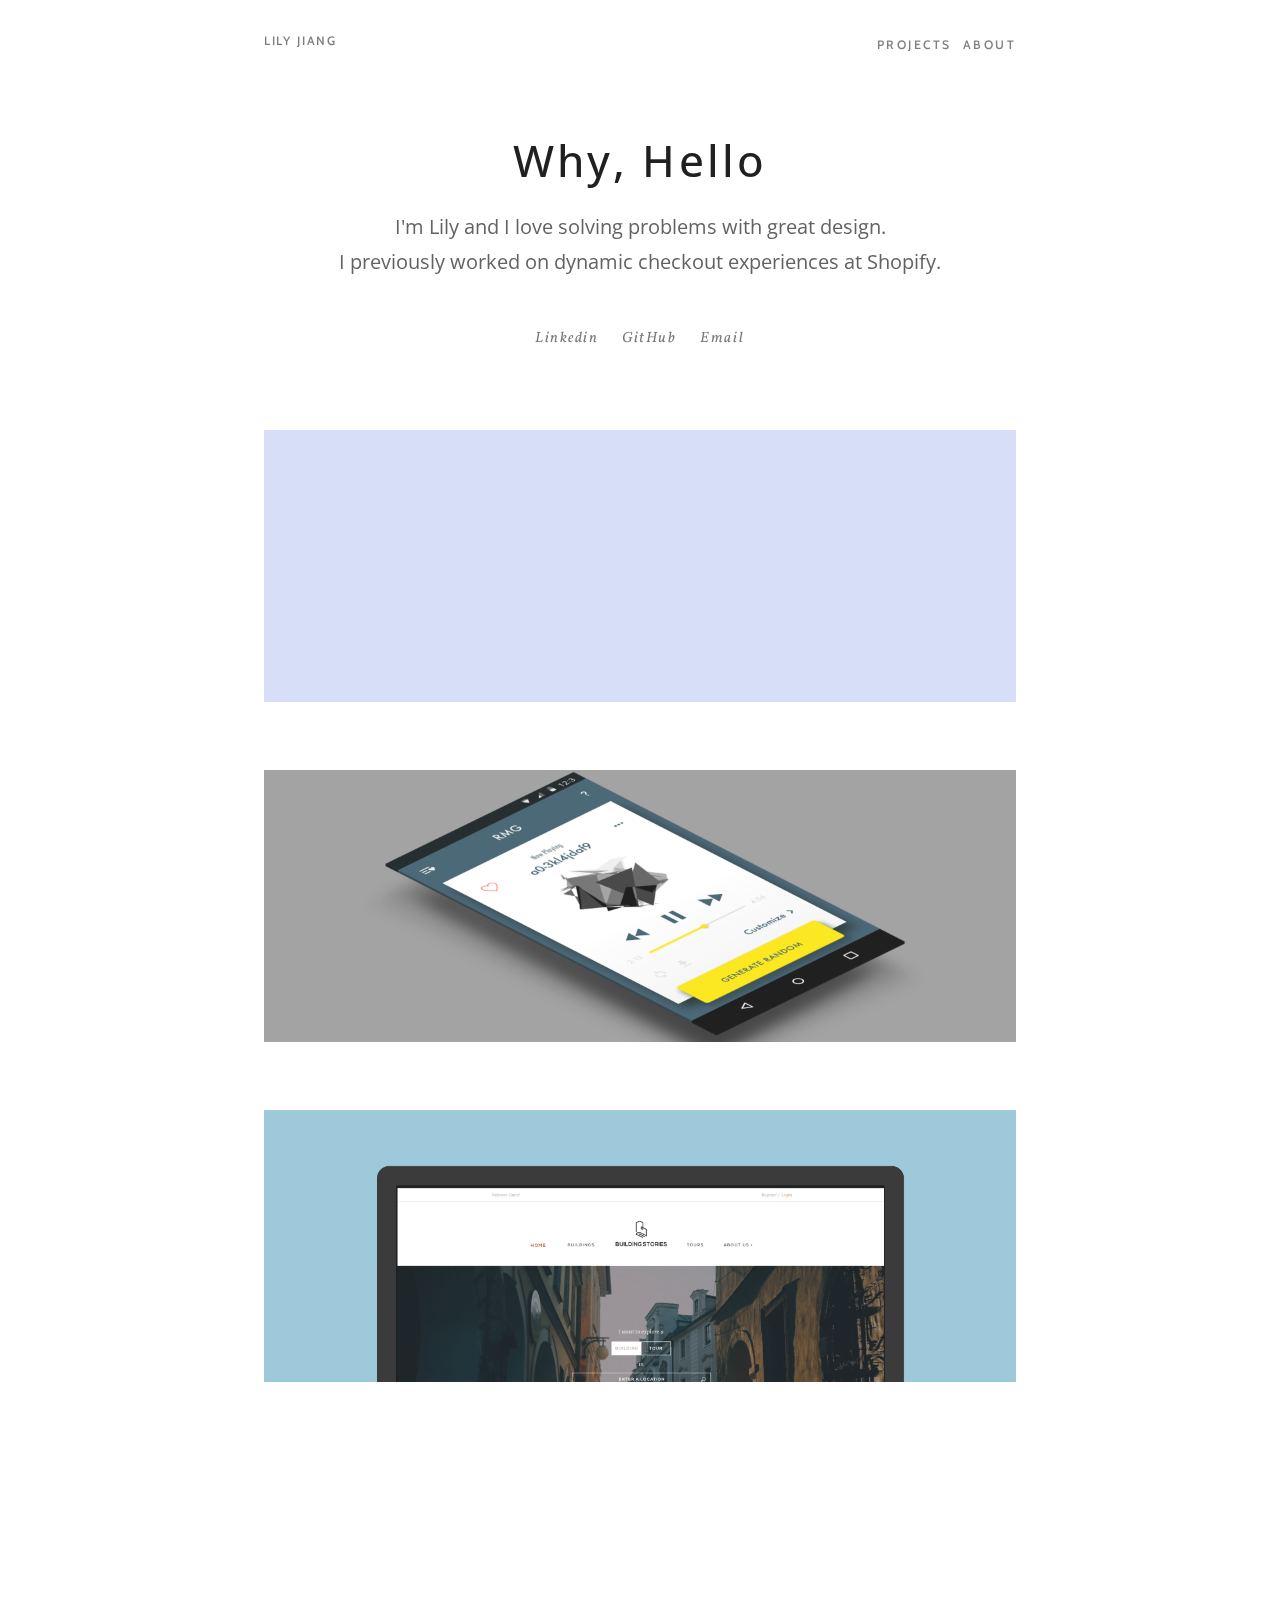
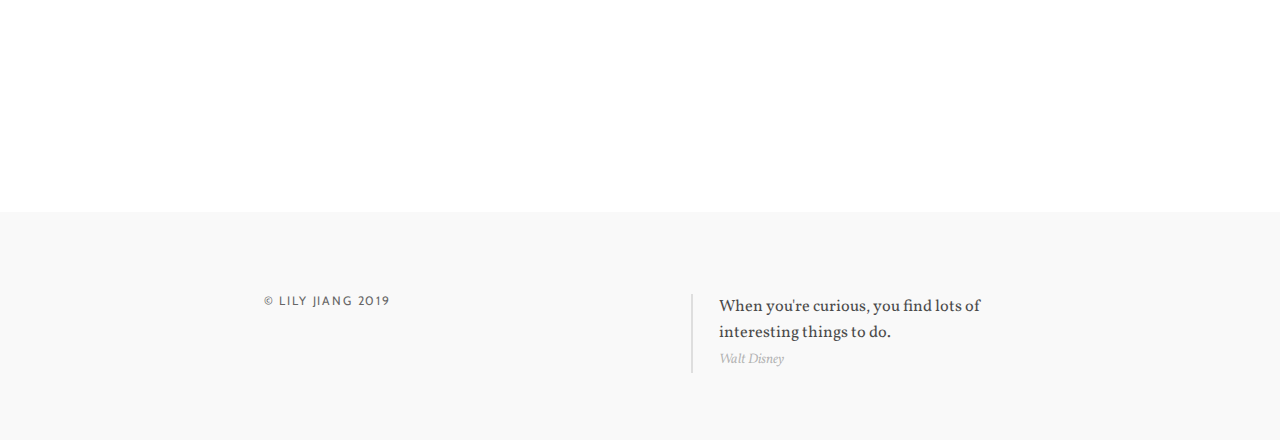
==== commit bc30a241: "Update with new content" ====
--- a/index.html
+++ b/index.html
@@ -8,6 +8,7 @@
 
   <!-- Main  -->
   <link rel="stylesheet" href="css/kube.css" type="text/css" media="all" />
+  <link rel="stylesheet" href="css/main.css" type="text/css" media="all" />
   <script src="js/jquery.min.js"></script>
   <script src="js/index.js"></script>
 </head>
@@ -21,7 +22,7 @@
               <div class="units-row">
                 <div class="unit-60 centered">
                   <div class="unit-50" id="nav-left">
-                    <h2><a href="index.html">— LILY JIANG</a></h2>
+                    <h2><a href="index.html">LILY JIANG</a></h2>
                   </div>
                   <div class="unit-50" id="nav-right">
                     <div id="links">
@@ -56,7 +57,7 @@
                     </div>
                     <div class="unit-100 end">
                       <h1 class="subheading text-centered">I'm Lily and I love solving problems with great design.<br>
-                        I'm currently designing at Shopify in Montreal.</h1><br>
+                        I previously worked on dynamic checkout experiences at Shopify.</h1><br>
                       </div>
                     <div class="unit-100 end text-centered">
                       <div class="links"><a href="https://www.linkedin.com/pub/lily-jiang/8a/205/2b4" target="_blank">Linkedin</a></div>
@@ -76,6 +77,21 @@
                   <div class="unit-60 centered">
 
                     <div class="units-row units-split end">
+
+                      <div class="unit-100 imgLiquidFill imgLiquid block-full slide-top" style="background-color:#D1D9F7">
+                        <div class="item">
+                          <a href="shopify.html">
+                            <img src="img/index - DC banner.png"/>
+                            <div class="item-desc">
+                              <class id="inside">
+                                <h1 class="text-centered">Dynamic checkout</h1>
+                                <h1 class="text-centered subheading">Product design</h1>
+                              </class>
+                            </div>
+                          </a>
+                        </div>
+                      </div>
+
                       <div class="unit-100 imgLiquidFill imgLiquid block-full slide-top">
                         <div class="item">
                           <a href="rmg.html">
@@ -126,7 +142,7 @@
                         <div class="unit-60 centered">
                           <div class="units-row end">
                             <div class="unit-50">
-                                <h2>&copy; LILY JIANG 2018</h2>
+                                <h2>&copy; LILY JIANG 2019</h2>
                               </div>
                               <div class="unit-50">
                                 <blockquote>
--- a/css/kube.css
+++ b/css/kube.css
@@ -2657,7 +2657,7 @@
 }
 /* =Responsive
 -----------------------------------------------------------------------------*/
-@media only screen and (max-width: 767px) {
+@media only screen and (max-width: 1024px) {
   .mobile-width-100 {
     width: 100%;
   }
@@ -2787,7 +2787,7 @@
 }
 /* =Responsive
 -----------------------------------------------------------------------------*/
-@media only screen and (max-width: 767px) {
+@media only screen and (max-width: 1024px) {
   .blocks-2,
   .blocks-3,
   .blocks-4,
@@ -3069,7 +3069,7 @@
 }
 /* =Mobile (Portrait)
 -----------------------------------------------------------------------------*/
-@media only screen and (max-width: 767px) {
+@media only screen and (max-width: 1024px) {
   .forms-list label {
     display: inline-block;
   }
@@ -3306,7 +3306,7 @@
 }
 /* =Responsive
 -----------------------------------------------------------------------------*/
-@media only screen and (max-width: 767px) {
+@media only screen and (max-width: 1024px) {
   .navbar-left,
   .navbar-right,
   .navbar ul li,
@@ -3676,7 +3676,7 @@
 }
 /* =Responsive
 -----------------------------------------------------------------------------*/
-@media only screen and (max-width: 767px) {
+@media only screen and (max-width: 1024px) {
   .left,
   .right {
     float: none;
@@ -3829,7 +3829,7 @@
   position: relative;
   background-color: white;
   z-index: 200;
-  top: 30em;
+  top: 35em;
 }
 section a {
   text-decoration: none;
@@ -3837,11 +3837,13 @@
   font-weight: bold;
   cursor: pointer;
 }
+
+
 .footer {
   display: block;
   height: auto;
   width: 100%;
-  background-color: #efefef;
+  background-color: #f9f9f9;
   text-align: left;
   padding-top: 6em;
   padding-bottom: 3em;
@@ -3850,7 +3852,7 @@
 .footer h2 {
   font-family: "Cabin", sans-serif;
   font-weight: 400;
-  letter-spacing: 0.2em;
+  letter-spacing: 0.15em;
   color: #666666;
   font-size: 0.9em;
 }
@@ -3865,7 +3867,7 @@
 }
 .footer blockquote {
   opacity: 0.7;
-  font-size: 1em;
+  font-size: 1.2em;
   font-weight: 300;
   font-family: "Vollkorn", sans-serif;
   font-style: normal;
@@ -3912,7 +3914,7 @@
   text-decoration: none;
   font-family: "Vollkorn", sans-serif;
   font-size: 1.1em;
-  font-weight: 600;
+  font-weight: 400;
   letter-spacing: 0.1em;
   font-style: italic;
   margin: 0.7em;
@@ -3972,7 +3974,7 @@
   font-weight: 600;
   font-size: 0.9em;
   /*		font-style: italic;*/
-  letter-spacing: 0.2em;
+  letter-spacing: 0.15em;
 }
 .cbp-spmenu h2 :hover {
   color: #000000;
@@ -4064,7 +4066,7 @@
     padding-left: 0.5em;
   }
 }
-@media screen and (max-width: 767px) {
+@media screen and (max-width: 1024px) {
   .cbp-spmenu-horizontal {
     font-size: 70%;
     height: 110px;
@@ -4121,15 +4123,15 @@
   font-size: 2.5em;
   left: 0;
   /*			letter-spacing: 0.05em;*/
-  font-weight: 400;
+  font-weight: 500;
   font-family: 'Open Sans', sans-serif;
-  letter-spacing: 0.08em;
+  letter-spacing: 0.07em;
   color: #000000;
 }
 #splash h1.subheading {
   margin-top: -0.5em;
   font-size: 1.4em;
-  line-height: 150%;
+  line-height: 170%;
   color: #4c4c4c;
   right: 0;
   font-weight: 400;
@@ -4144,7 +4146,7 @@
 }
 .block-full {
   height: 30em;
-  margin-bottom: 4em;
+  margin-bottom: 5em;
 }
 .item {
   position: relative;
@@ -4242,7 +4244,7 @@
 }
 #worktitle h1 {
   font-size: 2.5em;
-  letter-spacing: 0.08em;
+  letter-spacing: 0.06em;
   font-weight: 400;
   font-family: 'Cabin', serif;
   color: #000000;
@@ -4251,7 +4253,7 @@
   margin-top: -0.8em;
   font-size: 1.5em;
   line-height: 130%;
-  color: #323232;
+  color: rgba(0, 0, 0, 0.5);
   line-height: -0.1em;
   font-weight: 400;
   font-family: "Vollkorn", sans-serif;
@@ -4298,7 +4300,7 @@
   font-family: 'Open Sans', sans-serif;
   font-weight: 600;
   font-size: 2em;
-  letter-spacing: 0.07em;
+  letter-spacing: 0.04em;
   text-align: left;
 }
 .section-work h2 {
@@ -4313,9 +4315,9 @@
 .section-work p {
   font-family: "Open Sans", sans-serif;
   line-height: 1.8em;
-  font-size: 1.1em;
+  font-size: 1.15em;
   padding-bottom: 2em;
-  color: #4c4c4c;
+  color: rgba(0, 0, 0, 0.7);
   text-align: left;
   font-weight: 400;
 }
@@ -4327,9 +4329,23 @@
   text-align: left;
   font-weight: 400;
 }
+
+.section-work ul {
+  font-family: "Open Sans", sans-serif;
+  line-height: 1.8em;
+  font-size: 1.1em;
+  color: #4c4c4c;
+  text-align: left;
+  font-weight: 400;
+}
+
+.section-work li {
+  margin-bottom: 0.2em;
+}
+
 .section-work .subheader {
-  font-size: 1.2em;
-  line-height: 2em;
+  font-size: 1.25em;
+  line-height: 1.8em;
   font-weight: 400;
   letter-spacing: 0.05em;
 }
@@ -4342,6 +4358,7 @@
 }
 .section-work figcaption {
   padding-bottom: 1em;
+  padding-top: 1em;
   color: #3d3d3d;
   font-size: 1em;
   text-align: center;
@@ -4442,7 +4459,7 @@
     padding-bottom: 0.6em;
   }
 }
-@media only screen and (max-width: 767px) {
+@media only screen and (max-width: 1024px) {
   .show {
     opacity: 1;
   }
@@ -4508,14 +4525,15 @@
   .section-work h2 {
     font-size: 1.3em;
     padding-top: 0em;
+    padding-bottom: 0.4em;
   }
   .section-work p {
     text-align: left;
-    font-size: 1em;
-    padding-bottom: 0em;
+    font-size: 1.2em;
+    padding-bottom: 0.1em;
   }
   .section-work h1 {
-    font-size: 1.5em;
+    font-size: 1.6em;
     padding-top: 1.5em;
   }
   .image-section {
--- a/css/main.css
+++ b/css/main.css
@@ -0,0 +1,165 @@
+/* Main */
+* {
+    -webkit-box-sizing: border-box;
+       -mox-box-sizing: border-box;
+            box-sizing: border-box;
+}
+
+html  {
+    line-height: 1.6;
+    font-family:  'Open Sans', 'Helvetica', sans-serif;
+}
+
+/* Links */
+a {
+    text-decoration: none;
+    color: #666;
+    -webkit-transition: all 300ms ease-in-out;
+       -moz-transition: all 300ms ease-in-out;
+            transition: all 300ms ease-in-out;
+}
+    a:hover {
+        color: #000;
+    }
+
+.lead {
+    font-size: 18px;
+    margin-bottom: 60px;
+}
+
+/* Button */
+.btn {
+    border: 2px solid #fff;
+    border-radius: 6px;
+    font-weight: bold;
+    text-transform: uppercase;
+    padding: 10px;
+    text-shadow: none !important;
+}
+    .btn:hover {
+        background: #fff;
+        color: #7C2B2D;
+    }
+
+
+/**
+ * Banner
+ */
+
+/* Main elem */
+.banner {
+    background: #c95a5d;
+    border-bottom: 1px solid rgba(255,255,255,0.1);
+    height: 70px;
+    width: 100%;
+    color: #fff;
+}
+    .banner a {
+        color: #fff;
+    }
+    .banner a:hover {
+        color: #7C2B2D;
+    }
+
+.gif {
+    position: relative;
+}
+
+/* Logo */
+.logo {
+    float: left;
+    margin: 0;
+    font-size: 20px;
+    line-height: 70px;
+}
+
+/* Nav */
+.nav {
+    height: 40px;
+    padding: 0;
+    margin: 15px 0 0;
+    float: right;
+}
+    /* Nav item */
+    .nav__item {
+        height: 40px;
+        line-height: 40px;
+        padding: 0;
+        margin-left: 10px;
+        display: inline-block;
+    }
+    /* Nav item button */
+    .nav__item--btn {
+        display: inline-block;
+        padding: 0 10pxi;
+        font-size: 14px;
+        line-height: 38px;
+        padding: 0 20px;
+        width: auto;
+    }
+
+/* Hero */
+.hero {
+    background: #c95a5d;
+    color: #fff;
+    text-align: center;
+    margin-bottom: 60px;
+    overflow: hidden;
+    padding: 60px;
+    text-shadow: 0 1px 1px rgba(0,0,0,.3);
+}
+
+.hero__title {
+    font-size: 72px;
+    margin: 0 0 10px;
+}
+
+.hero__title span {
+    /*opacity: .6;*/
+}
+
+.hero__snippet {
+    font-size: 32px;
+    font-style: italic;
+    margin: 0 0 40px;
+}
+
+.hero__btn {
+    border-color: #fff;
+    color: #fff;
+    padding: 10px 0;
+    width: 160px;
+    display: inline-block;
+}
+
+/* Button List */
+.btn-list {
+    list-style: none;
+    margin: 0;
+    padding: 0;
+}
+
+.btn-list__item {
+    display: inline-block;
+    margin: auto 5px;
+}
+
+
+
+/* Container */
+.container {
+    width: 90%;
+    max-width: 800px;
+    margin: auto;
+}
+
+footer {
+    margin-top: 60px;
+    color: #888;
+    border-top: 1px solid #eee;
+    font-size: 14px;
+}
+
+footer .top {
+    float: right;
+}
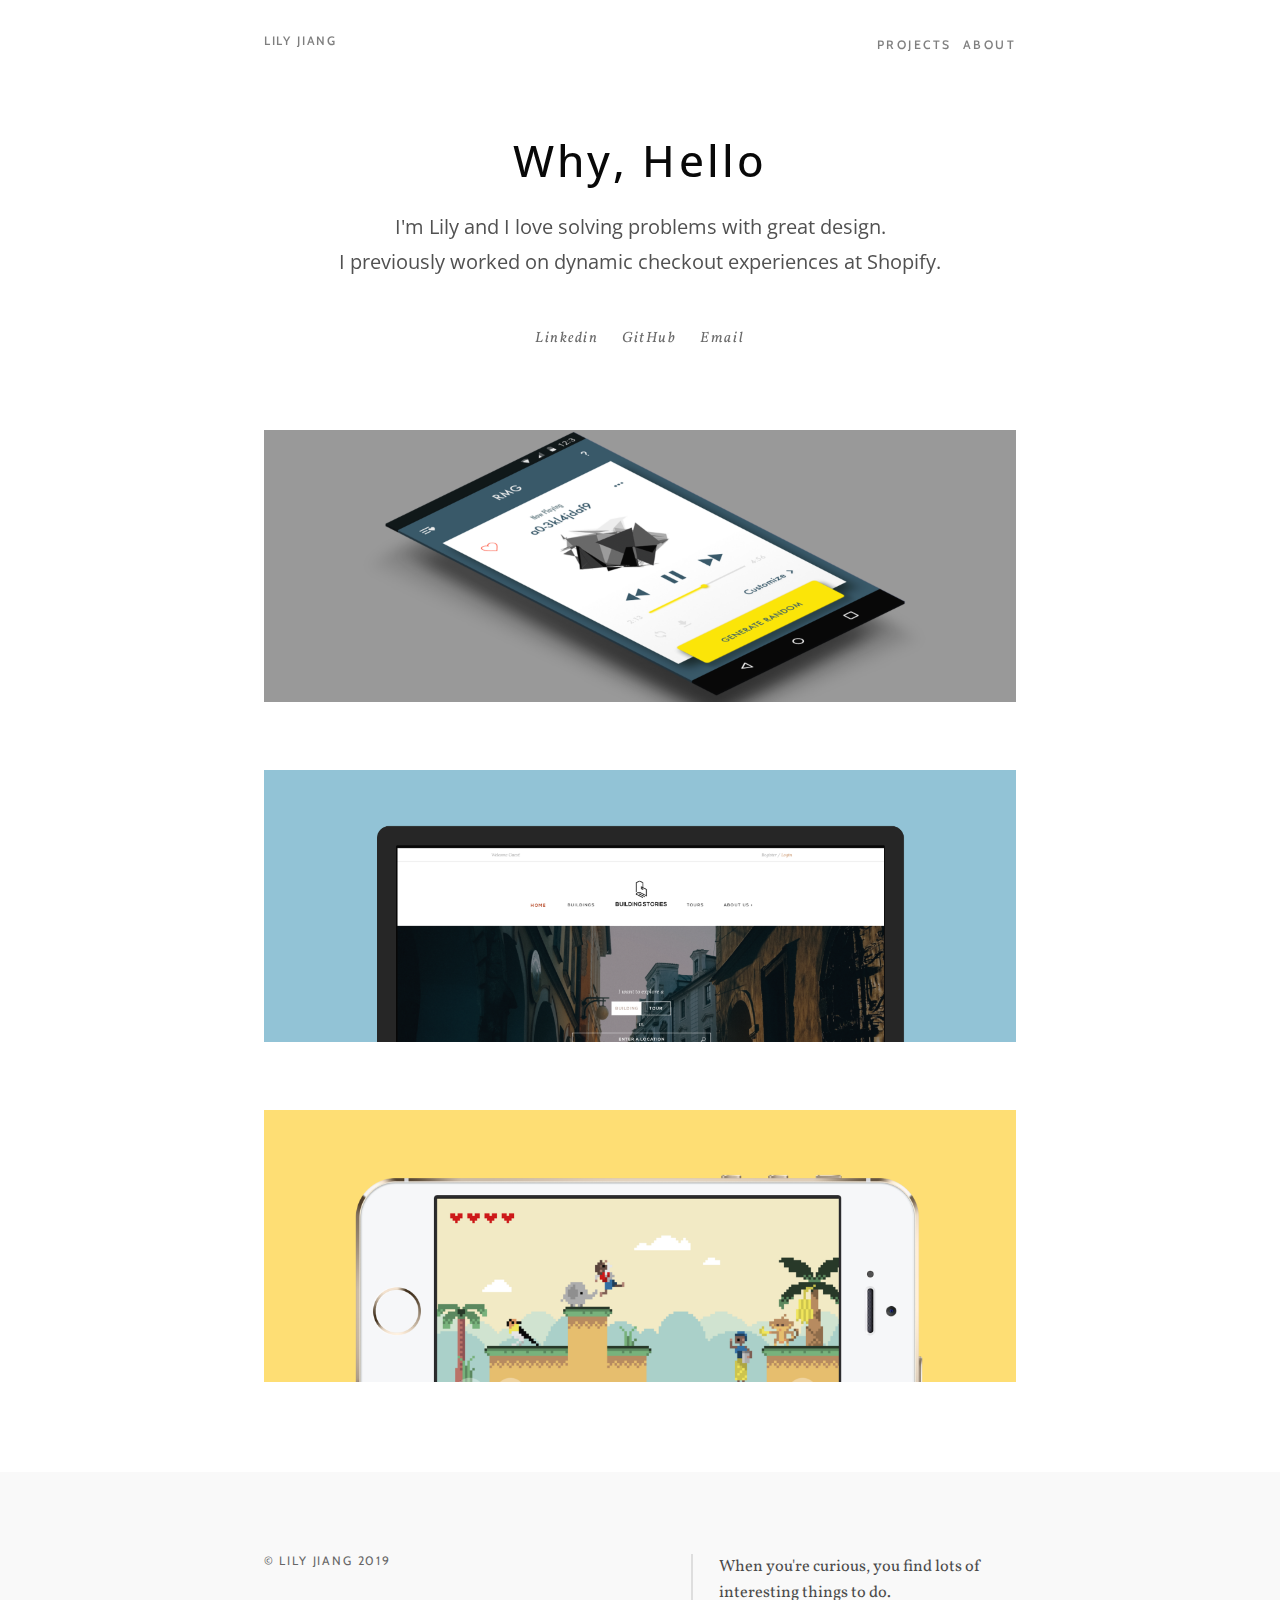
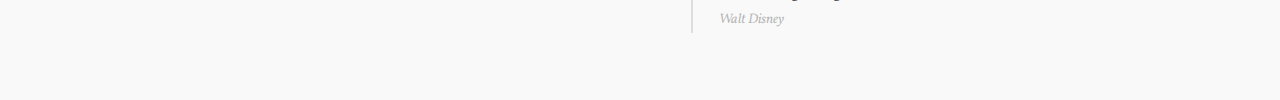
==== commit df750fd8: "temporarily disabled DC banner on index.html" ====
--- a/index.html
+++ b/index.html
@@ -78,7 +78,7 @@
 
                     <div class="units-row units-split end">
 
-                      <div class="unit-100 imgLiquidFill imgLiquid block-full slide-top" style="background-color:#D1D9F7">
+<!--                       <div class="unit-100 imgLiquidFill imgLiquid block-full slide-top" style="background-color:#D1D9F7">
                         <div class="item">
                           <a href="shopify.html">
                             <img src="img/index - DC banner.png"/>
@@ -90,7 +90,7 @@
                             </div>
                           </a>
                         </div>
-                      </div>
+                      </div> -->
 
                       <div class="unit-100 imgLiquidFill imgLiquid block-full slide-top">
                         <div class="item">
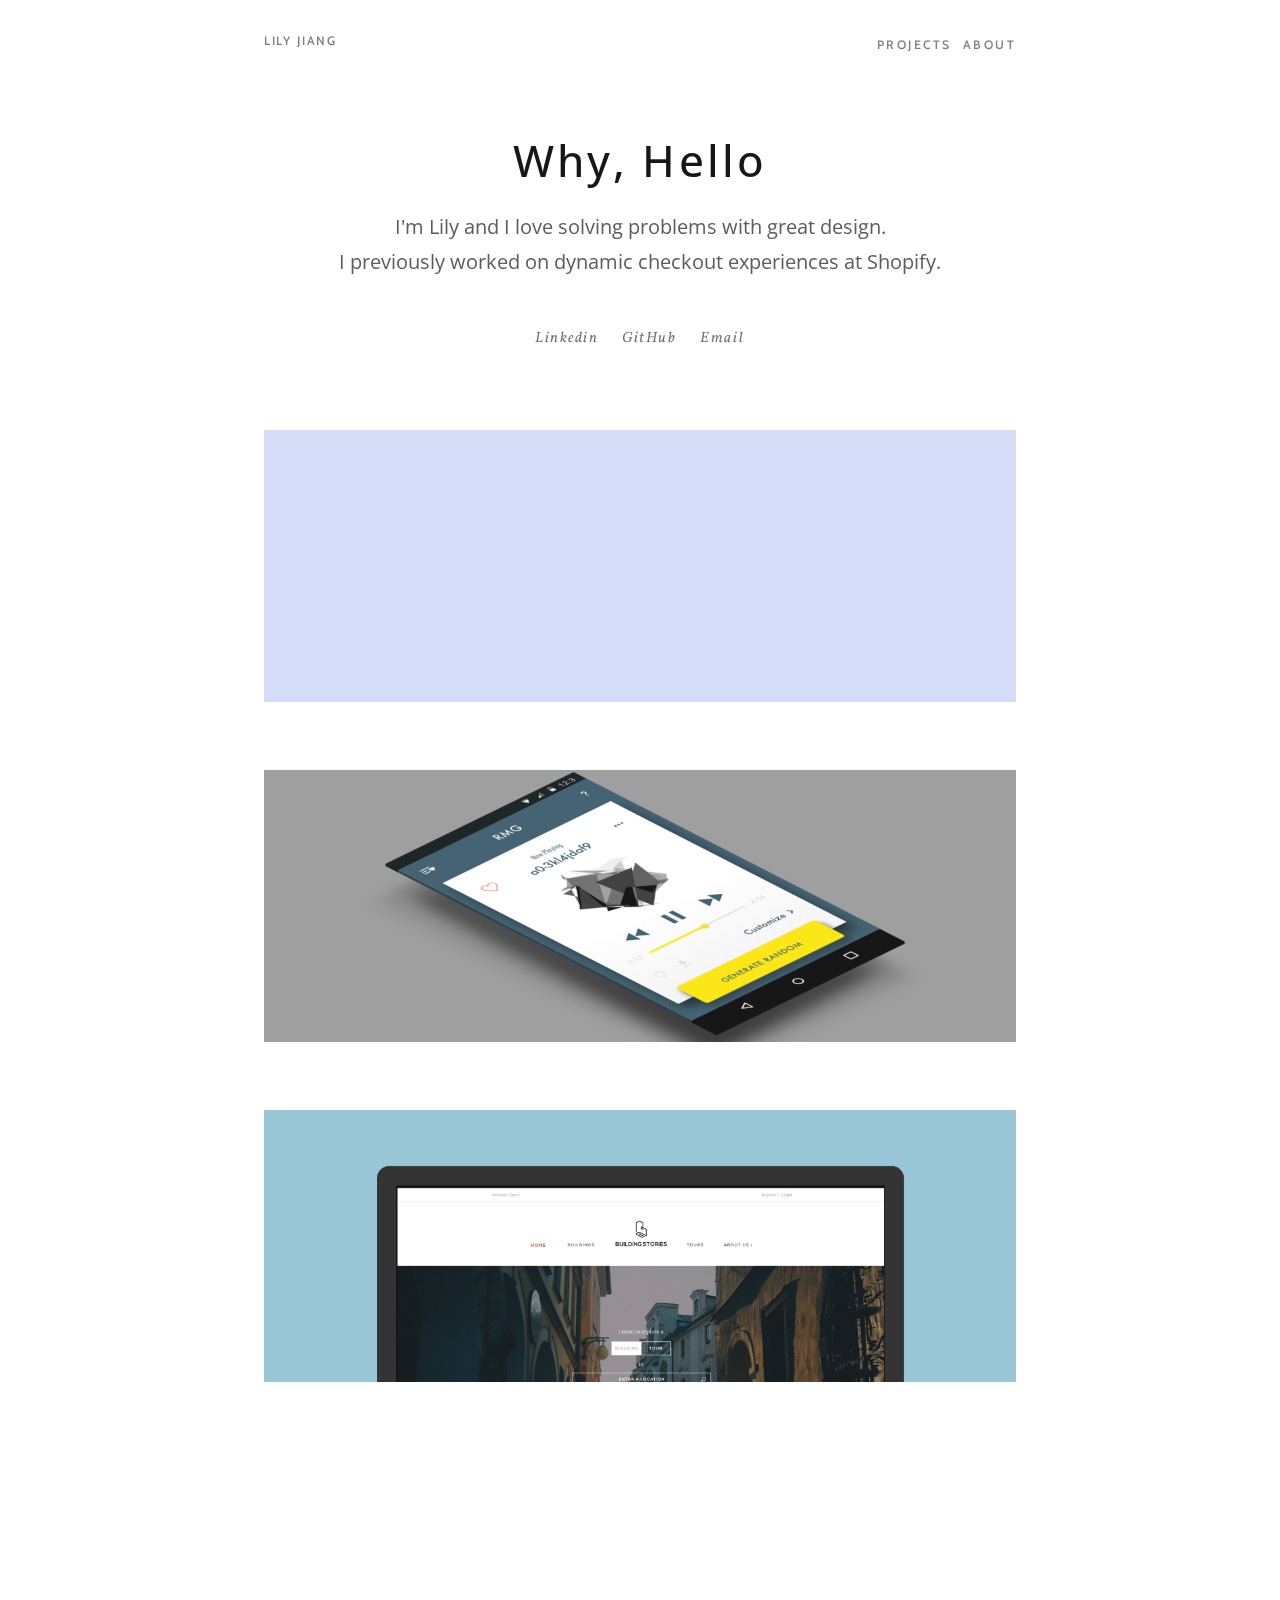
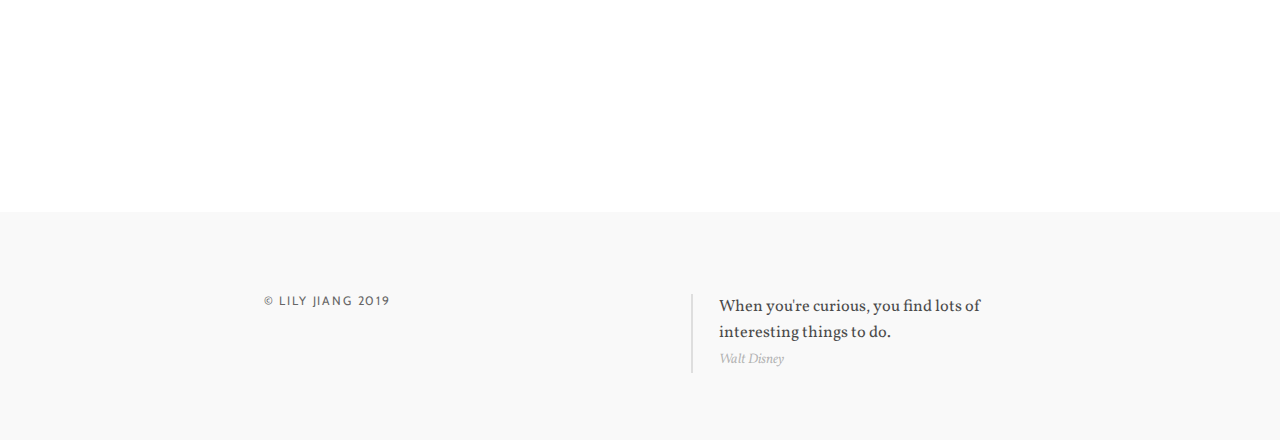
==== commit 095ba86b: "Added DC page and assets back" ====
--- a/index.html
+++ b/index.html
@@ -78,7 +78,7 @@
 
                     <div class="units-row units-split end">
 
-<!--                       <div class="unit-100 imgLiquidFill imgLiquid block-full slide-top" style="background-color:#D1D9F7">
+                      <div class="unit-100 imgLiquidFill imgLiquid block-full slide-top" style="background-color:#D1D9F7">
                         <div class="item">
                           <a href="shopify.html">
                             <img src="img/index - DC banner.png"/>
@@ -90,7 +90,7 @@
                             </div>
                           </a>
                         </div>
-                      </div> -->
+                      </div>
 
                       <div class="unit-100 imgLiquidFill imgLiquid block-full slide-top">
                         <div class="item">
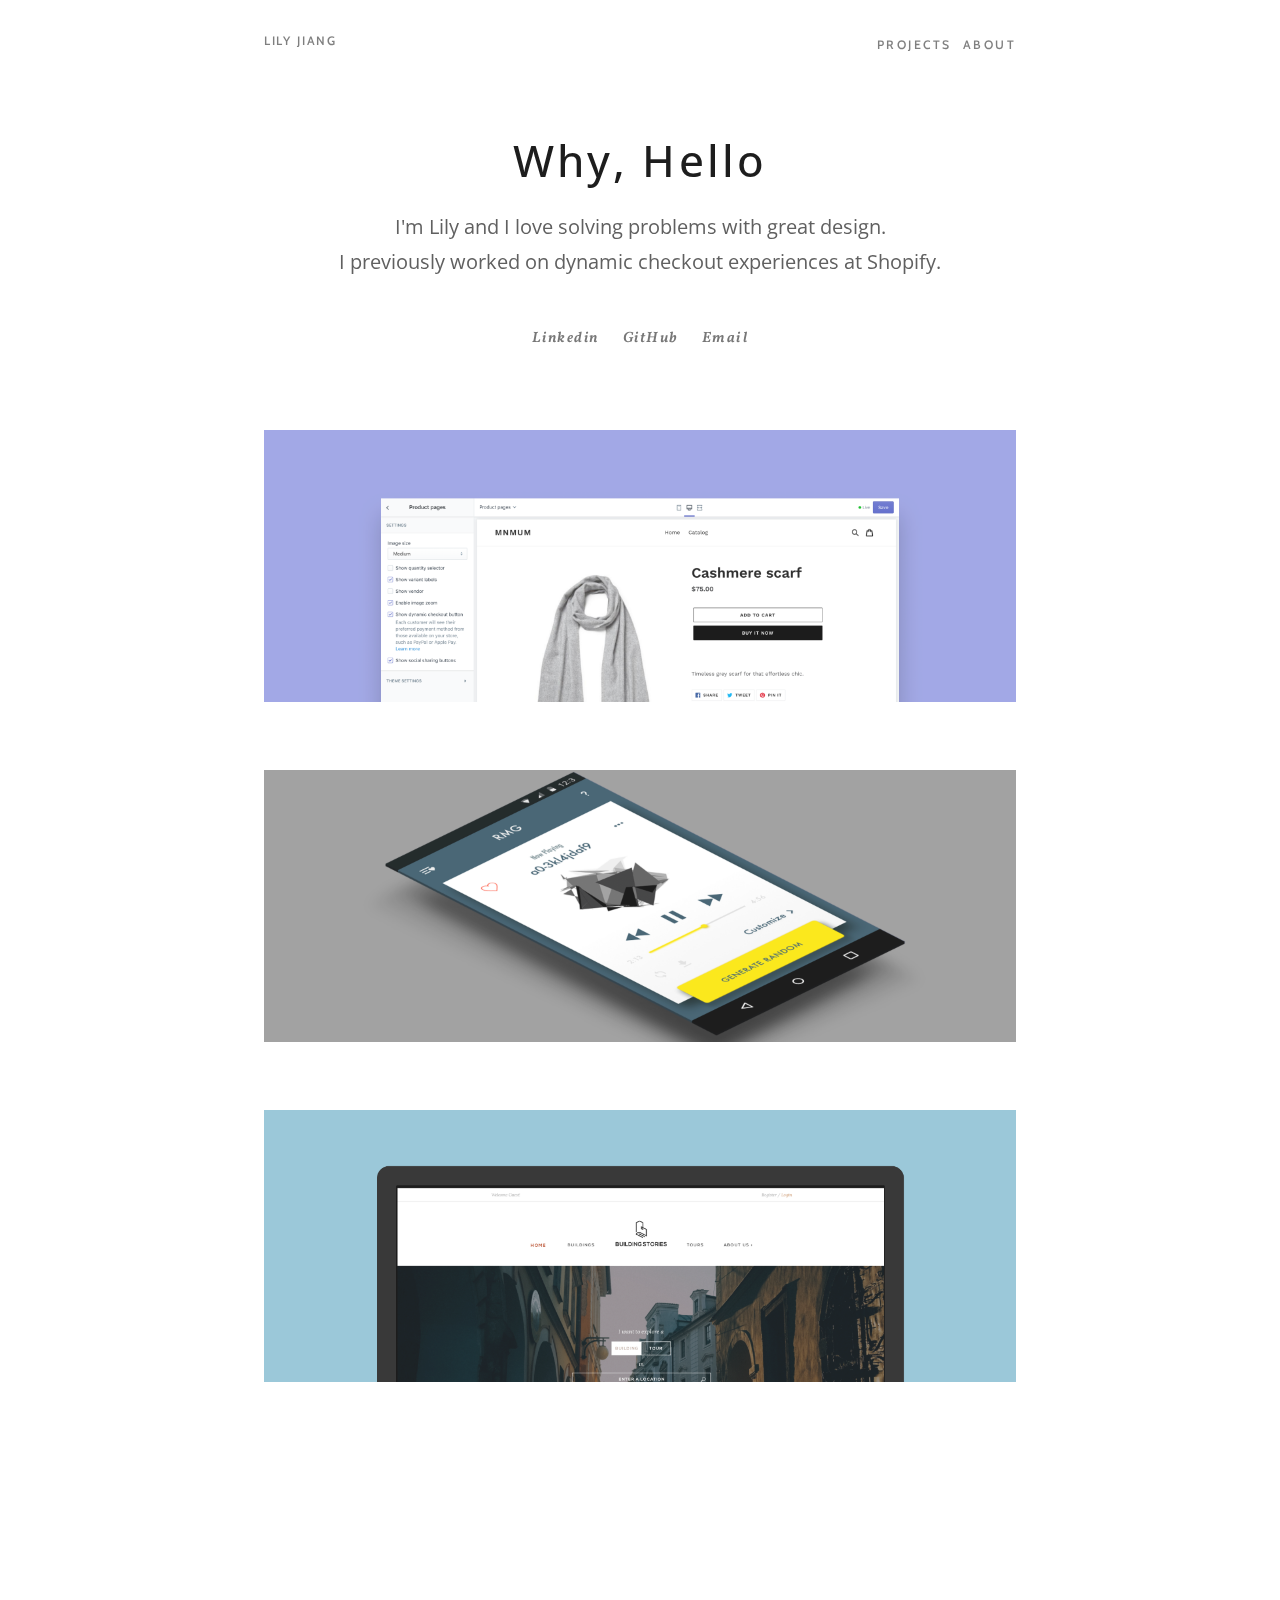
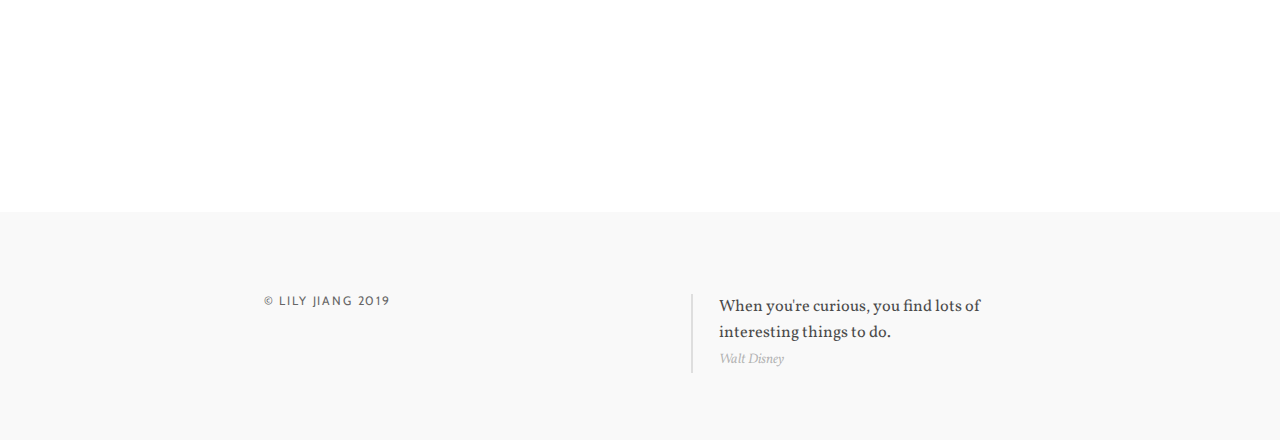
==== commit ea7271e7: "fixed capitalization in file names  and increased link font-weight" ====
--- a/index.html
+++ b/index.html
@@ -81,7 +81,7 @@
                       <div class="unit-100 imgLiquidFill imgLiquid block-full slide-top" style="background-color:#D1D9F7">
                         <div class="item">
                           <a href="shopify.html">
-                            <img src="img/index - DC banner.png"/>
+                            <img src="img/Index - DC banner.png"/>
                             <div class="item-desc">
                               <class id="inside">
                                 <h1 class="text-centered">Dynamic checkout</h1>
--- a/css/kube.css
+++ b/css/kube.css
@@ -3914,7 +3914,7 @@
   text-decoration: none;
   font-family: "Vollkorn", sans-serif;
   font-size: 1.1em;
-  font-weight: 400;
+  font-weight: 600;
   letter-spacing: 0.1em;
   font-style: italic;
   margin: 0.7em;
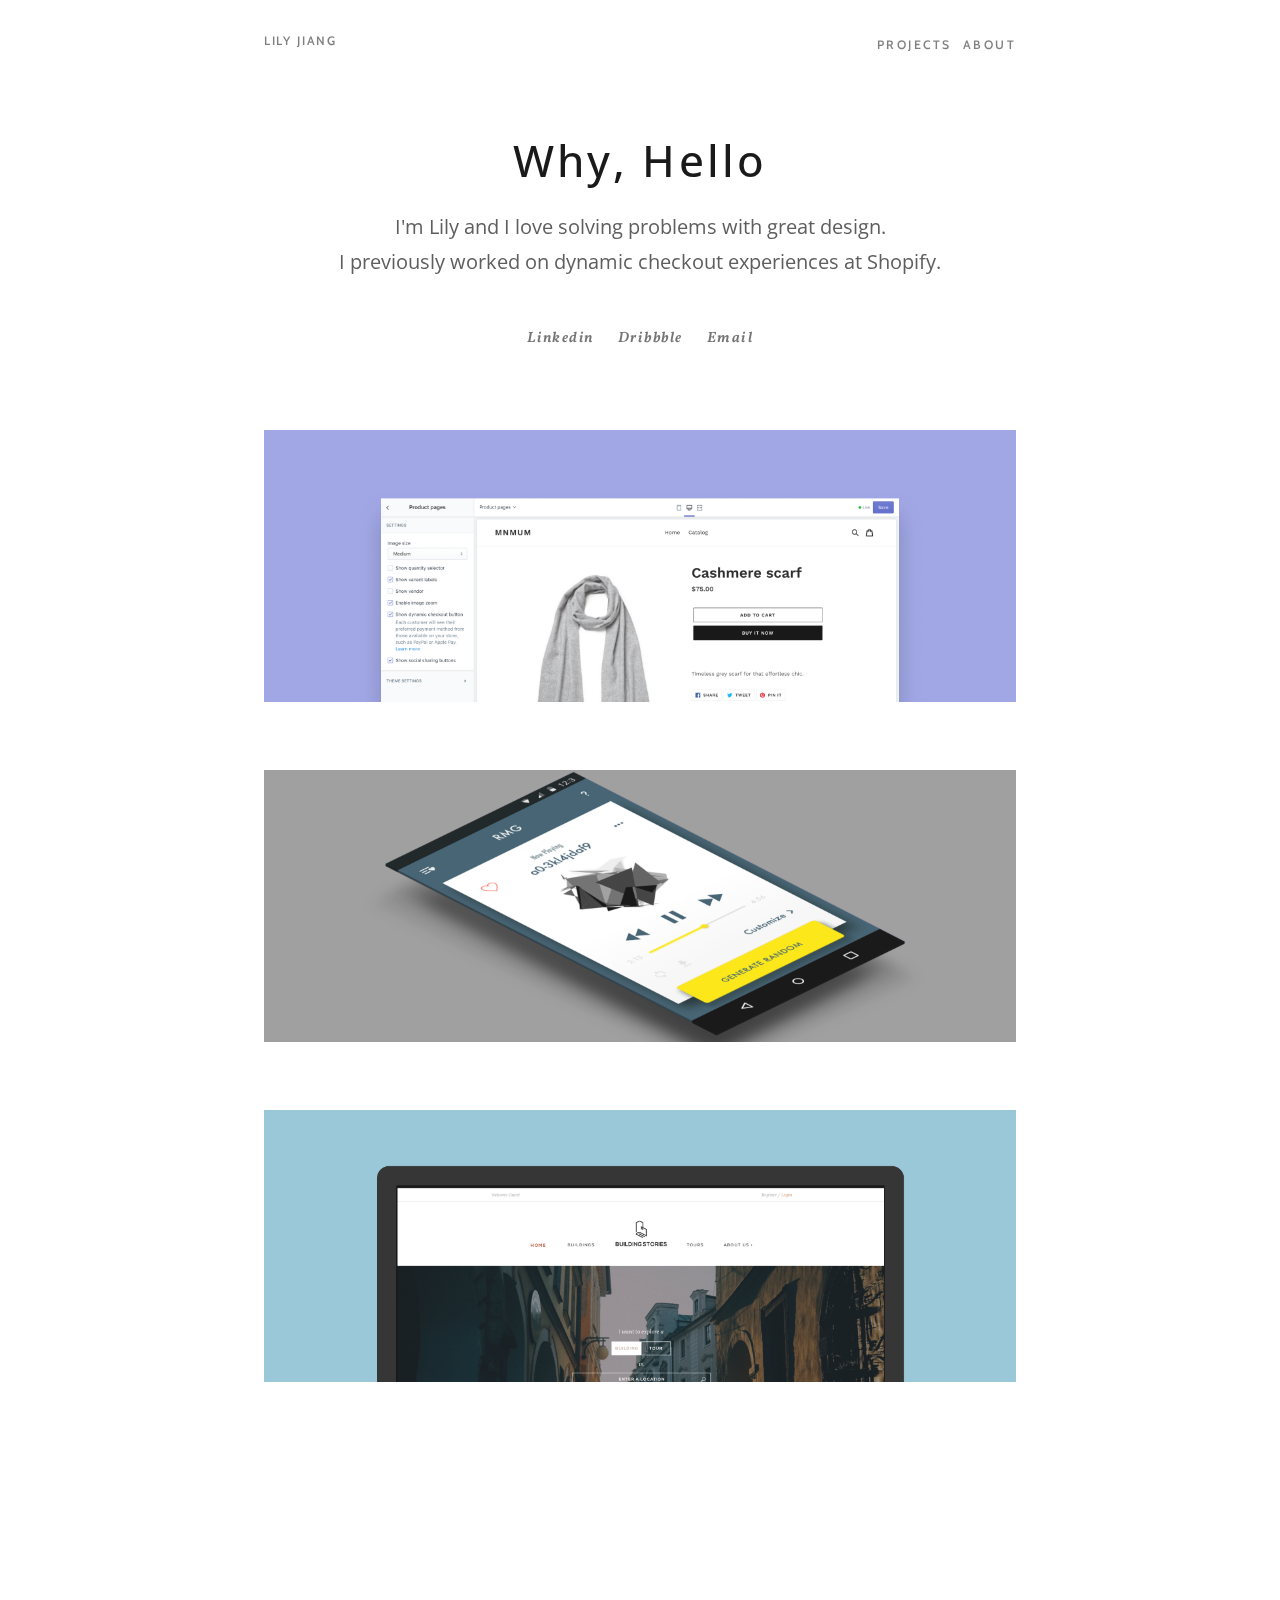
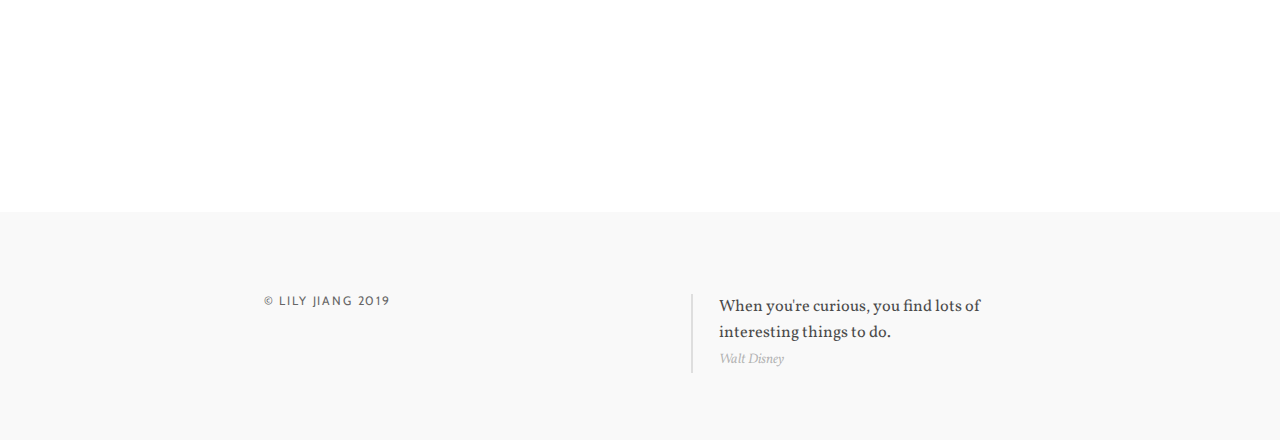
==== commit a2f1d44e: "Added Dribbble link" ====
--- a/index.html
+++ b/index.html
@@ -61,7 +61,7 @@
                       </div>
                     <div class="unit-100 end text-centered">
                       <div class="links"><a href="https://www.linkedin.com/pub/lily-jiang/8a/205/2b4" target="_blank">Linkedin</a></div>
-                      <div class="links"><a href="https://github.com/jiangster/" target="_blank">GitHub</a></div>
+                      <div class="links"><a href="https://dribbble.com/itslilyjiang" target="_blank">Dribbble</a></div>
                       <div class="links"><a href="mailto:itslilyjiang@gmail.com">Email</a></div>
                       </div>
                     </div>
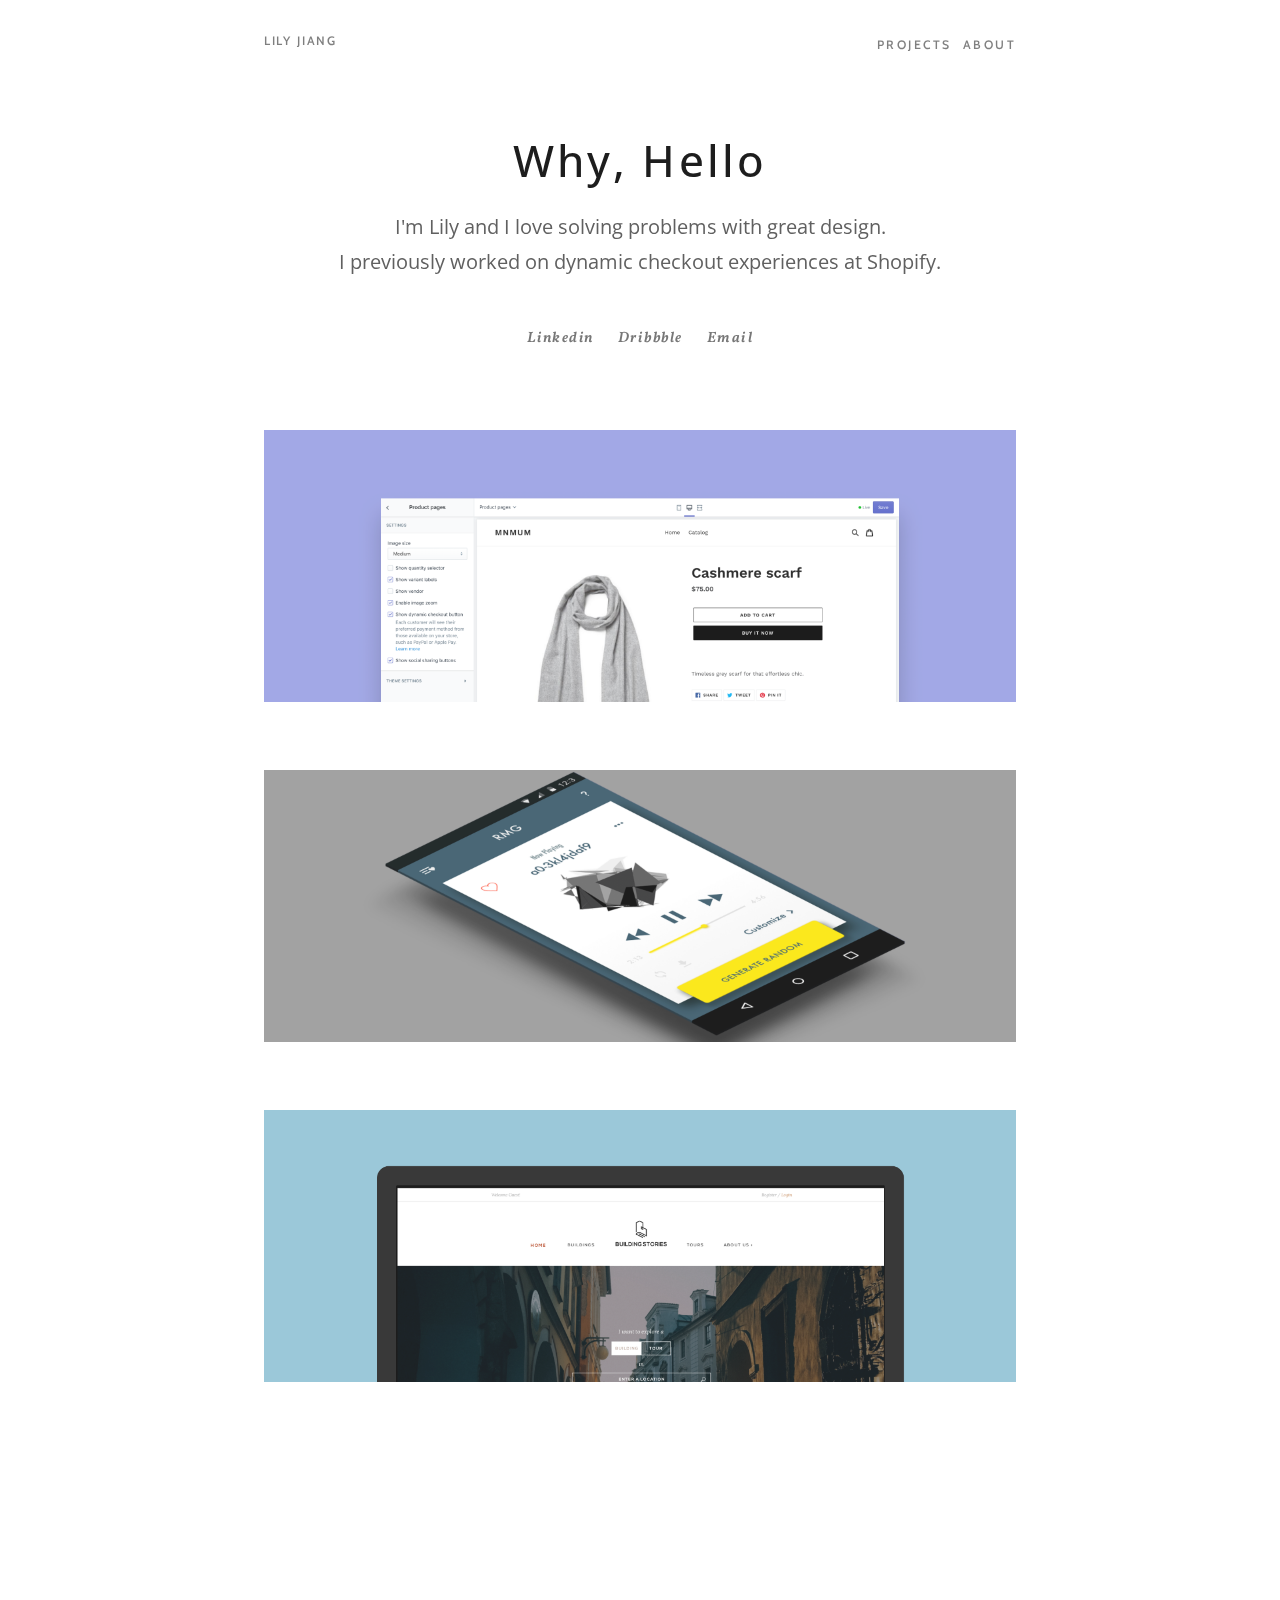
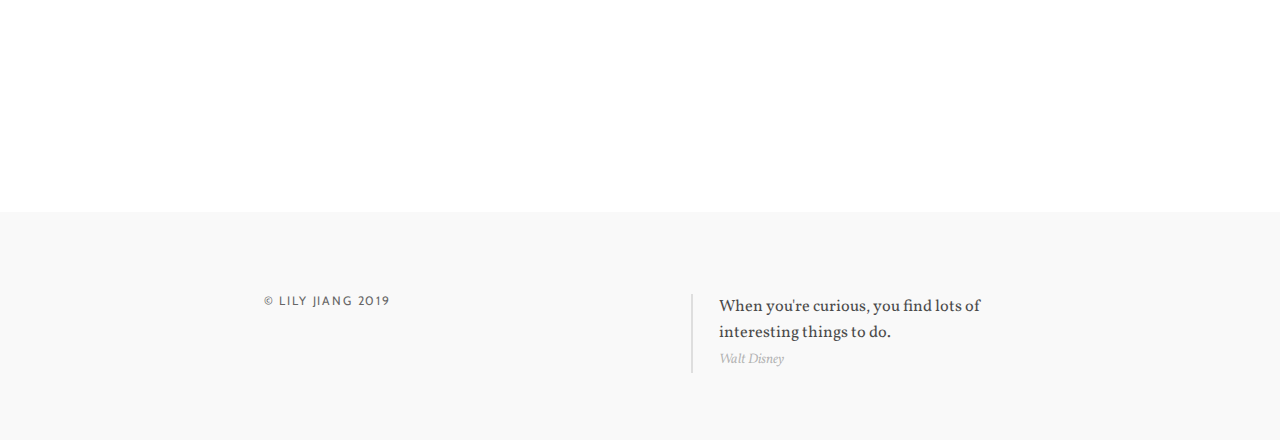
==== commit ee600513: "add google analytics tracking" ====
--- a/index.html
+++ b/index.html
@@ -11,6 +11,16 @@
   <link rel="stylesheet" href="css/main.css" type="text/css" media="all" />
   <script src="js/jquery.min.js"></script>
   <script src="js/index.js"></script>
+
+  <!-- Global site tag (gtag.js) - Google Analytics -->
+<script async src="https://www.googletagmanager.com/gtag/js?id=UA-141244642-1"></script>
+<script>
+  window.dataLayer = window.dataLayer || [];
+  function gtag(){dataLayer.push(arguments);}
+  gtag('js', new Date());
+
+  gtag('config', 'UA-141244642-1');
+</script>
 </head>
 
 <body class="cbp-spmenu-push">
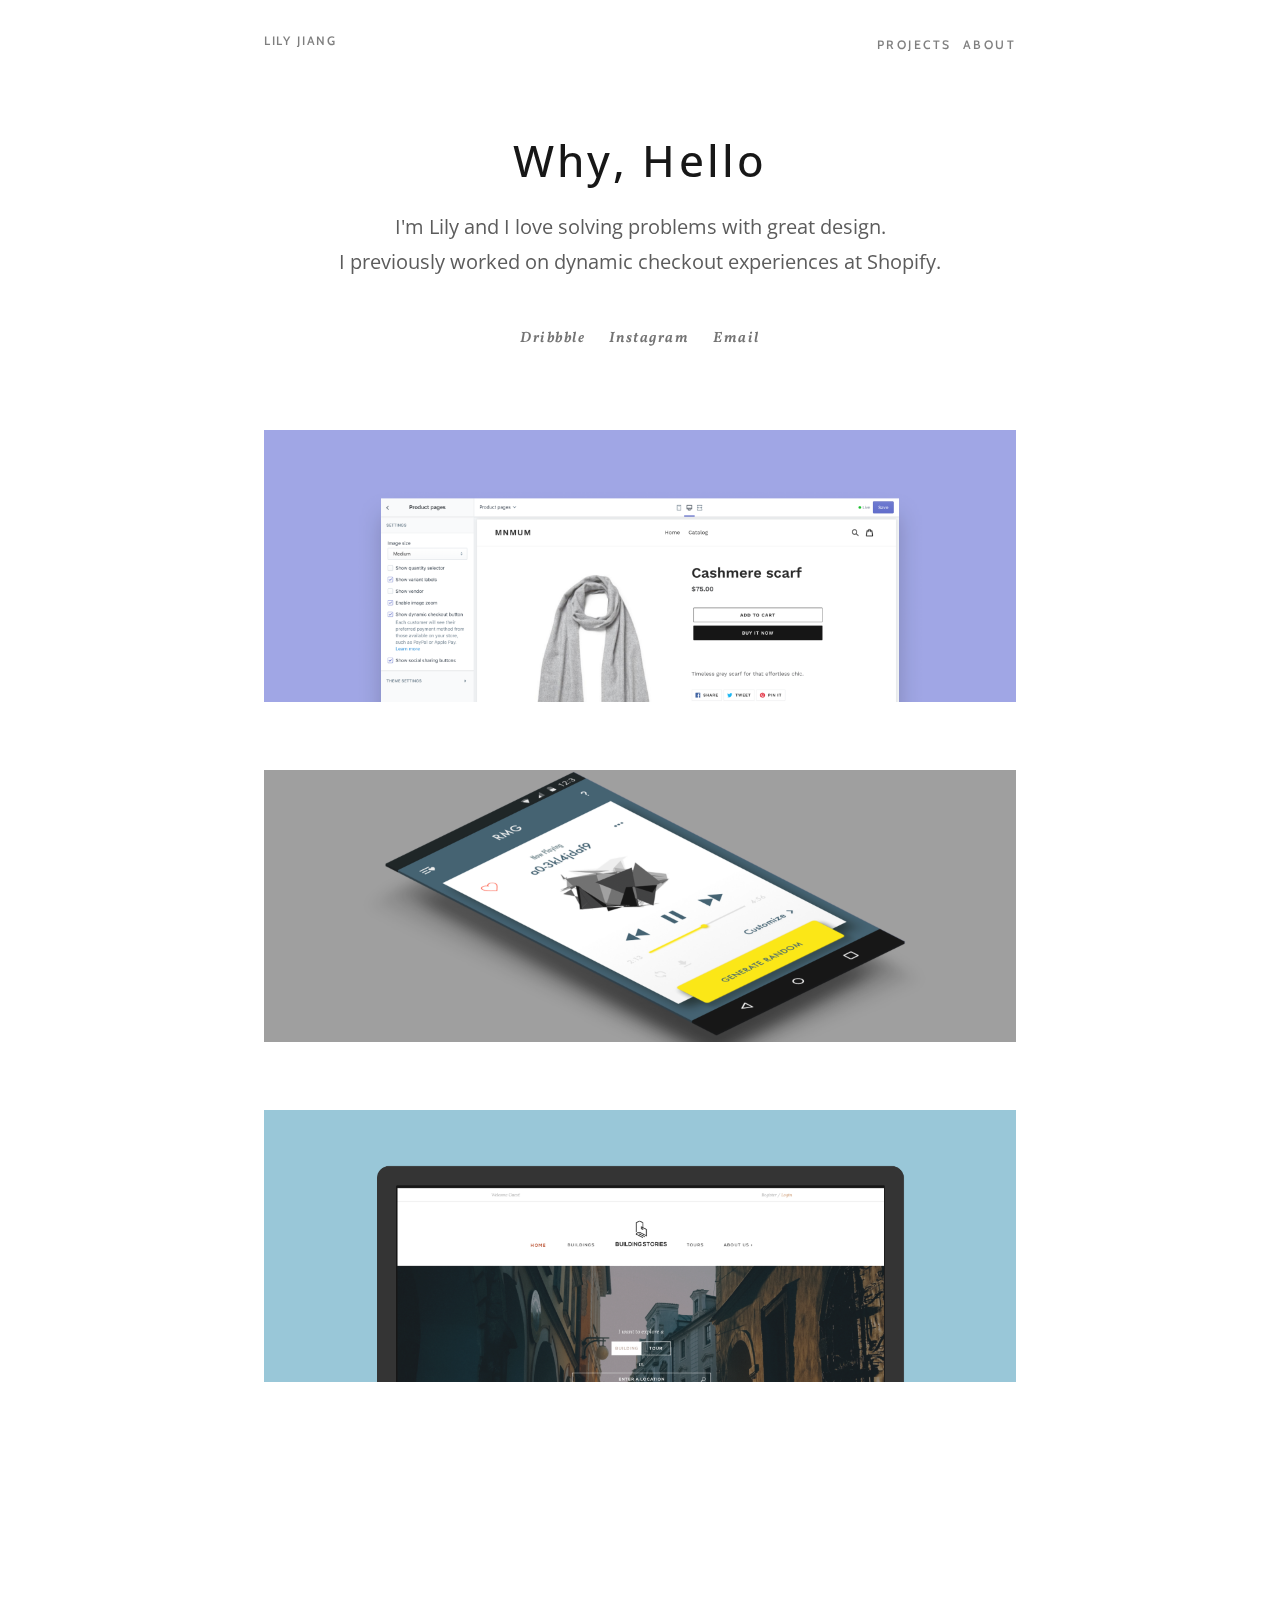
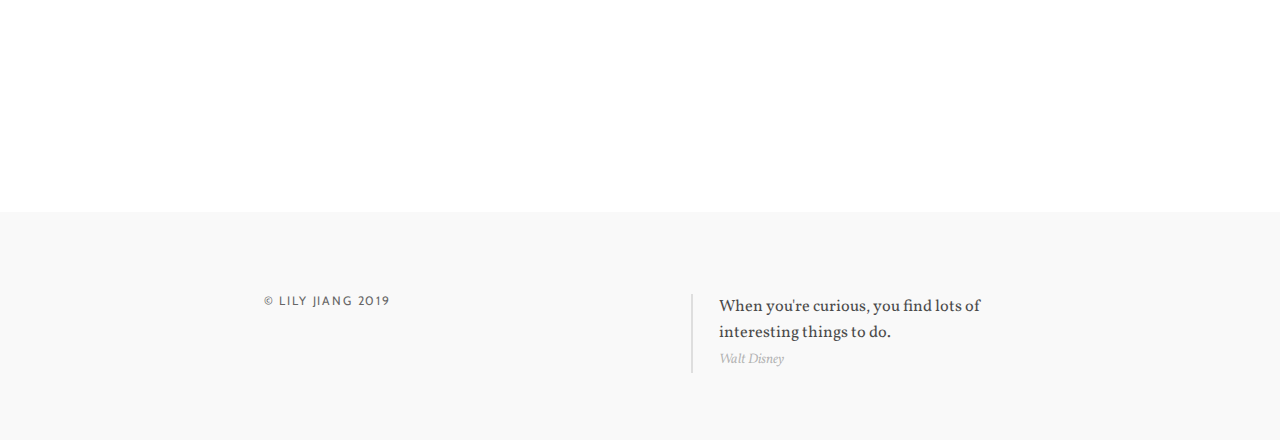
==== commit 4528d5b2: "Added instagram link" ====
--- a/index.html
+++ b/index.html
@@ -70,8 +70,8 @@
                         I previously worked on dynamic checkout experiences at Shopify.</h1><br>
                       </div>
                     <div class="unit-100 end text-centered">
-                      <div class="links"><a href="https://www.linkedin.com/pub/lily-jiang/8a/205/2b4" target="_blank">Linkedin</a></div>
                       <div class="links"><a href="https://dribbble.com/itslilyjiang" target="_blank">Dribbble</a></div>
+                      <div class="links"><a href="https://www.instagram.com/itslilyjiang/?hl=en" target="_blank">Instagram</a></div>
                       <div class="links"><a href="mailto:itslilyjiang@gmail.com">Email</a></div>
                       </div>
                     </div>
